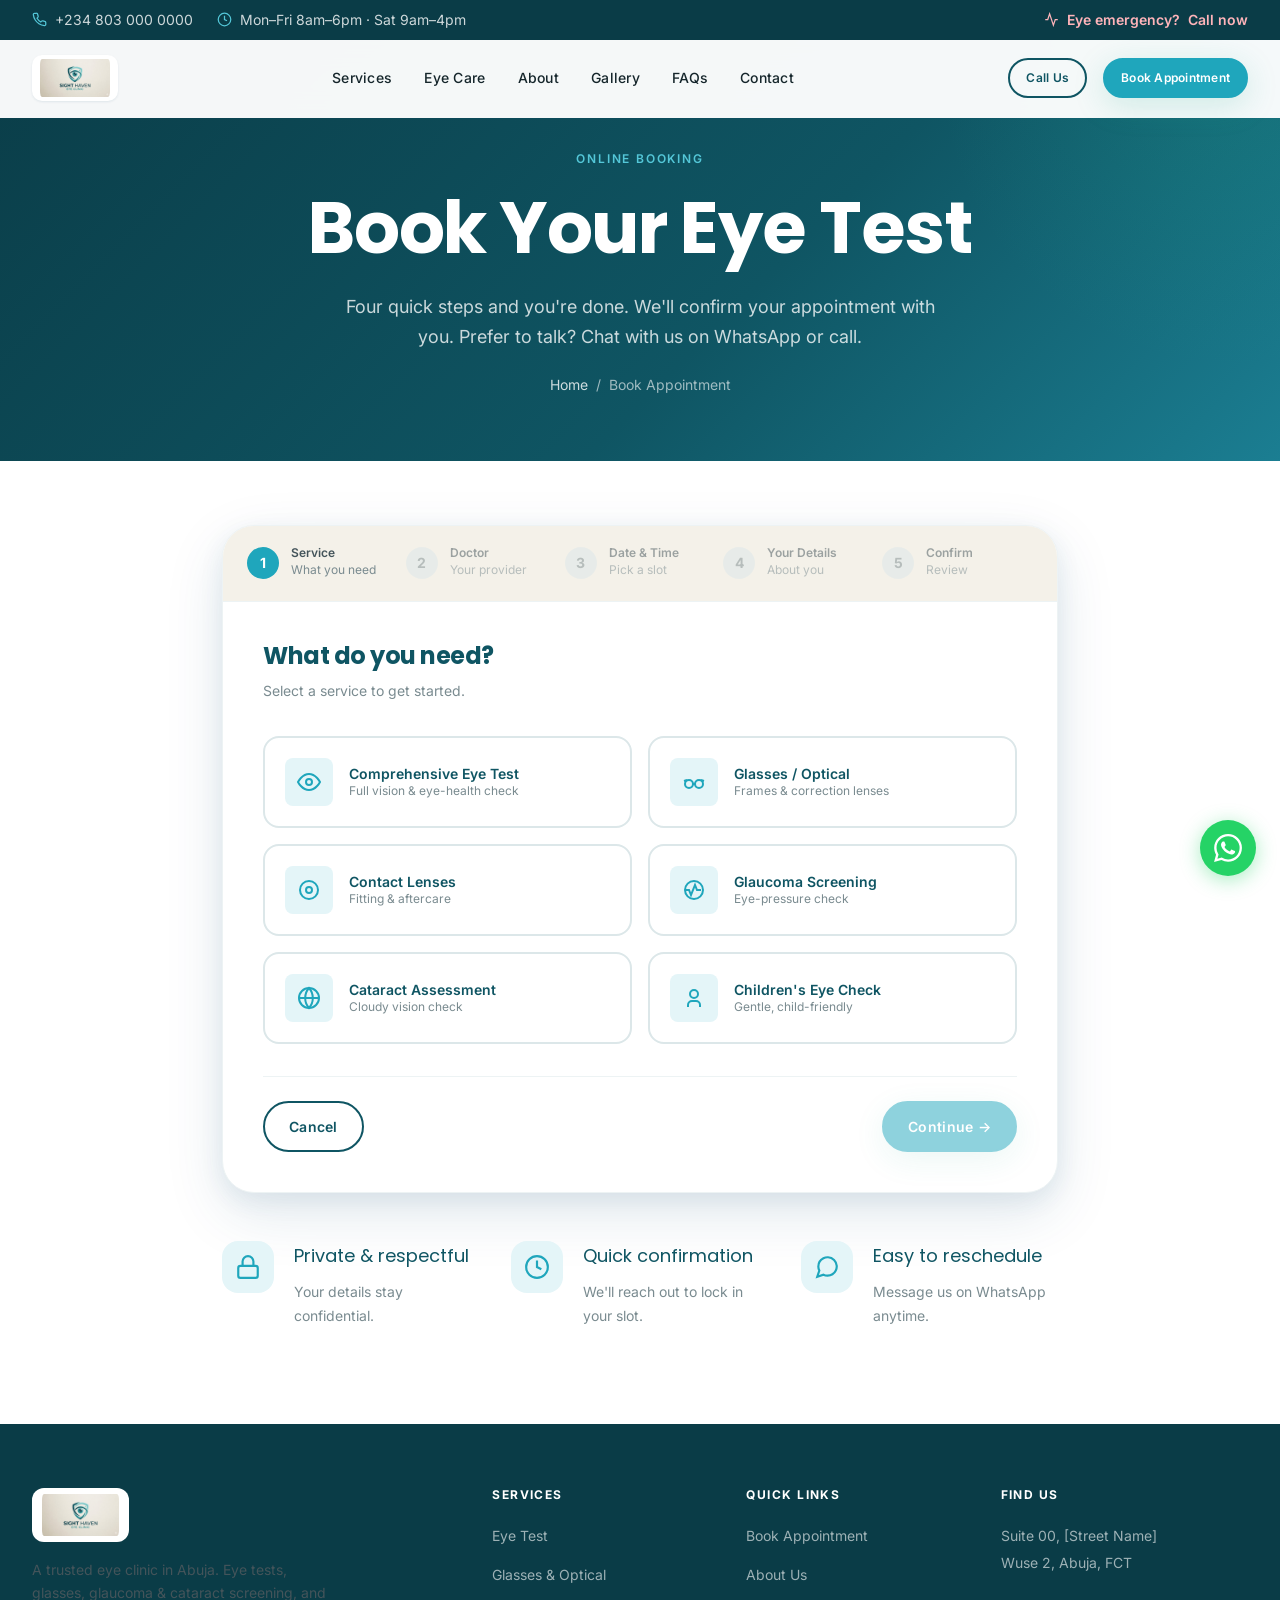
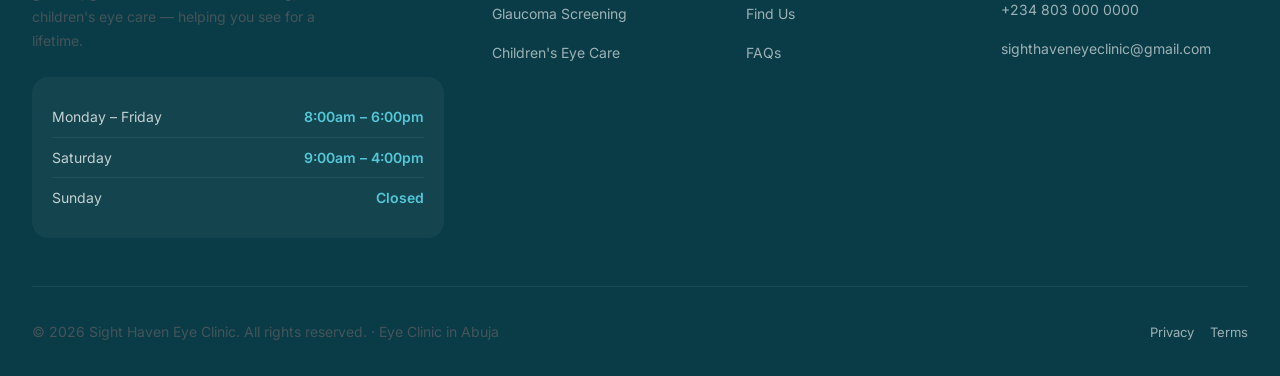
==== book-appointment.html @ 29f9929a "Sight Haven Eye Clinic — mobile-first demo website Eye clinic in Abuja: hero, services, eye-test boo" ====
<!DOCTYPE html>
<html lang="en">
<head>
  <meta charset="UTF-8" />
  <meta name="viewport" content="width=device-width, initial-scale=1.0" />
  <title>Book an Eye Test — Sight Haven Eye Clinic | Eye Clinic in Abuja</title>
  <meta name="description" content="Book your eye test, glasses fitting, contact lens or glaucoma screening at Sight Haven Eye Clinic in Abuja. Quick online booking, or chat with us on WhatsApp." />
  <meta name="robots" content="index, follow" />
  <link rel="icon" type="image/jpeg" href="assets/logo/sight-haven-logo.jpg" />
  <meta name="theme-color" content="#0F5563" />
  <link rel="preconnect" href="https://fonts.googleapis.com" />
  <link rel="preconnect" href="https://fonts.gstatic.com" crossorigin />
  <link href="https://fonts.googleapis.com/css2?family=Poppins:wght@500;600;700;800&family=Inter:wght@400;500;600&display=swap" rel="stylesheet" />
  <link rel="stylesheet" href="css/style.css" />
</head>
<body>

  <!-- TOP UTILITY BAR -->
  <div class="topbar">
    <div class="topbar__inner">
      <div class="topbar__group">
        <span class="topbar__item"><svg viewBox="0 0 24 24" fill="none" stroke-width="2"><path d="M22 16.92v3a2 2 0 01-2.18 2 19.79 19.79 0 01-8.63-3.07 19.5 19.5 0 01-6-6 19.79 19.79 0 01-3.07-8.67A2 2 0 014.11 2h3a2 2 0 012 1.72c.13.96.36 1.9.7 2.81a2 2 0 01-.45 2.11L8.09 9.91a16 16 0 006 6l1.27-1.27a2 2 0 012.11-.45c.91.34 1.85.57 2.81.7A2 2 0 0122 16.92z"/></svg><a href="tel:+2348030000000">+234 803 000 0000</a></span>
        <span class="topbar__item"><svg viewBox="0 0 24 24" fill="none" stroke-width="2"><circle cx="12" cy="12" r="10"/><path d="M12 6v6l4 2"/></svg>Mon–Fri 8am–6pm · Sat 9am–4pm</span>
      </div>
      <div class="topbar__group">
        <span class="topbar__item topbar__item--emergency"><svg viewBox="0 0 24 24" fill="none" stroke-width="2"><path d="M22 12h-4l-3 9L9 3l-3 9H2"/></svg>Eye emergency? <a href="tel:+2348030000000">Call now</a></span>
      </div>
    </div>
  </div>

  <!-- NAVIGATION -->
  <nav class="nav nav--scrolled" id="main-nav" data-transparent="false">
    <div class="nav__inner">
      <a href="index.html" class="nav__logo" aria-label="Sight Haven Eye Clinic home"><img class="nav__logo-img" src="assets/logo/sight-haven-logo.jpg" alt="Sight Haven Eye Clinic logo" /></a>
      <ul class="nav__links">
        <li><a href="index.html#services" class="nav__link">Services</a></li>
        <li><a href="index.html#eye-care" class="nav__link">Eye Care</a></li>
        <li><a href="index.html#about" class="nav__link">About</a></li>
        <li><a href="index.html#gallery" class="nav__link">Gallery</a></li>
        <li><a href="index.html#faq" class="nav__link">FAQs</a></li>
        <li><a href="index.html#contact" class="nav__link">Contact</a></li>
      </ul>
      <div class="nav__actions">
        <a href="tel:+2348030000000" class="btn btn--secondary btn--sm">Call Us</a>
        <a href="book-appointment.html" class="btn btn--primary btn--sm">Book Appointment</a>
        <button class="nav__menu-btn" id="menu-btn" aria-label="Open menu"><span></span><span></span><span></span></button>
      </div>
    </div>
  </nav>

  <!-- MOBILE NAV -->
  <div class="mobile-nav" id="mobile-nav">
    <button class="mobile-nav__close" id="mobile-nav-close" aria-label="Close menu">✕</button>
    <ul class="mobile-nav__links">
      <li><a href="index.html" class="mobile-nav__link">Home</a></li>
      <li><a href="index.html#services" class="mobile-nav__link">Services</a></li>
      <li><a href="index.html#eye-care" class="mobile-nav__link">Eye Care</a></li>
      <li><a href="index.html#about" class="mobile-nav__link">About</a></li>
      <li><a href="index.html#gallery" class="mobile-nav__link">Gallery</a></li>
      <li><a href="index.html#faq" class="mobile-nav__link">FAQs</a></li>
      <li><a href="book-appointment.html" class="mobile-nav__link mobile-nav__link--cta">Book Appointment</a></li>
    </ul>
  </div>

  <!-- PAGE HERO -->
  <header class="page-hero">
    <span class="page-hero__label">Online Booking</span>
    <h1 class="page-hero__title">Book Your Eye Test</h1>
    <p class="page-hero__subtitle">Four quick steps and you're done. We'll confirm your appointment with you. Prefer to talk? Chat with us on WhatsApp or call.</p>
    <div class="breadcrumb"><a href="index.html">Home</a> <span>/</span> <span>Book Appointment</span></div>
  </header>

  <main>
    <section class="section" style="padding-top:var(--space-16);">
      <div class="container container--narrow">

        <!-- ================= BOOKING WIDGET ================= -->
        <div class="booking">

          <!-- Stepper -->
          <div class="booking__steps">
            <div class="booking__step booking__step--active"><div class="booking__step-num">1</div><div><div class="booking__step-label">Service</div><div class="booking__step-sub">What you need</div></div></div>
            <div class="booking__step"><div class="booking__step-num">2</div><div><div class="booking__step-label">Doctor</div><div class="booking__step-sub">Your provider</div></div></div>
            <div class="booking__step"><div class="booking__step-num">3</div><div><div class="booking__step-label">Date &amp; Time</div><div class="booking__step-sub">Pick a slot</div></div></div>
            <div class="booking__step"><div class="booking__step-num">4</div><div><div class="booking__step-label">Your Details</div><div class="booking__step-sub">About you</div></div></div>
            <div class="booking__step"><div class="booking__step-num">5</div><div><div class="booking__step-label">Confirm</div><div class="booking__step-sub">Review</div></div></div>
          </div>

          <!-- Body -->
          <div class="booking__body">

            <!-- STEP 1: SERVICE -->
            <div class="booking__panel booking__panel--active">
              <h2 class="booking__panel-title">What do you need?</h2>
              <p class="booking__panel-desc">Select a service to get started.</p>
              <div class="option-grid">
                <button type="button" class="option-tile" data-group="service" data-value="Comprehensive Eye Test">
                  <span class="option-tile__icon"><svg viewBox="0 0 24 24" stroke-width="2" fill="none"><path d="M1 12s4-8 11-8 11 8 11 8-4 8-11 8-11-8-11-8z"/><circle cx="12" cy="12" r="3"/></svg></span>
                  <span><span class="option-tile__title">Comprehensive Eye Test</span><br><span class="option-tile__sub">Full vision &amp; eye-health check</span></span>
                </button>
                <button type="button" class="option-tile" data-group="service" data-value="Glasses / Optical">
                  <span class="option-tile__icon"><svg viewBox="0 0 24 24" stroke-width="2" fill="none"><circle cx="7" cy="14" r="4"/><circle cx="17" cy="14" r="4"/><path d="M11 14h2M2 11l3-1M22 11l-3-1"/></svg></span>
                  <span><span class="option-tile__title">Glasses / Optical</span><br><span class="option-tile__sub">Frames &amp; correction lenses</span></span>
                </button>
                <button type="button" class="option-tile" data-group="service" data-value="Contact Lenses">
                  <span class="option-tile__icon"><svg viewBox="0 0 24 24" stroke-width="2" fill="none"><circle cx="12" cy="12" r="9"/><circle cx="12" cy="12" r="3"/></svg></span>
                  <span><span class="option-tile__title">Contact Lenses</span><br><span class="option-tile__sub">Fitting &amp; aftercare</span></span>
                </button>
                <button type="button" class="option-tile" data-group="service" data-value="Glaucoma Screening">
                  <span class="option-tile__icon"><svg viewBox="0 0 24 24" stroke-width="2" fill="none"><path d="M3 12a9 9 0 1018 0 9 9 0 00-18 0z"/><path d="M3 12h4l2 5 4-10 2 5h4"/></svg></span>
                  <span><span class="option-tile__title">Glaucoma Screening</span><br><span class="option-tile__sub">Eye-pressure check</span></span>
                </button>
                <button type="button" class="option-tile" data-group="service" data-value="Cataract Assessment">
                  <span class="option-tile__icon"><svg viewBox="0 0 24 24" stroke-width="2" fill="none"><circle cx="12" cy="12" r="10"/><path d="M12 2a15 15 0 000 20 15 15 0 000-20z"/><path d="M2 12h20"/></svg></span>
                  <span><span class="option-tile__title">Cataract Assessment</span><br><span class="option-tile__sub">Cloudy vision check</span></span>
                </button>
                <button type="button" class="option-tile" data-group="service" data-value="Children's Eye Check">
                  <span class="option-tile__icon"><svg viewBox="0 0 24 24" stroke-width="2" fill="none"><circle cx="12" cy="8" r="4"/><path d="M6 21v-2a4 4 0 014-4h4a4 4 0 014 4v2"/></svg></span>
                  <span><span class="option-tile__title">Children's Eye Check</span><br><span class="option-tile__sub">Gentle, child-friendly</span></span>
                </button>
              </div>
              <div class="booking__nav">
                <a href="index.html" class="btn btn--secondary">Cancel</a>
                <button type="button" class="btn btn--primary" data-booking-next>Continue →</button>
              </div>
            </div>

            <!-- STEP 2: DOCTOR -->
            <div class="booking__panel">
              <h2 class="booking__panel-title">Choose your doctor</h2>
              <p class="booking__panel-desc">Pick a preferred provider, or let us match you with the next available. <span style="color:var(--color-muted);">(Edit with your real doctor names.)</span></p>
              <div class="option-grid">
                <button type="button" class="option-tile" data-group="doctor" data-value="No preference (next available)">
                  <span class="option-tile__icon"><svg viewBox="0 0 24 24" stroke-width="2" fill="none"><circle cx="12" cy="12" r="10"/><path d="M8 12l3 3 5-6"/></svg></span>
                  <span><span class="option-tile__title">No preference</span><br><span class="option-tile__sub">Next available doctor</span></span>
                </button>
                <button type="button" class="option-tile" data-group="doctor" data-value="Optometrist">
                  <span class="option-tile__icon"><svg viewBox="0 0 24 24" stroke-width="2" fill="none"><path d="M1 12s4-8 11-8 11 8 11 8-4 8-11 8-11-8-11-8z"/><circle cx="12" cy="12" r="3"/></svg></span>
                  <span><span class="option-tile__title">Optometrist</span><br><span class="option-tile__sub">Eye tests &amp; prescriptions</span></span>
                </button>
                <button type="button" class="option-tile" data-group="doctor" data-value="Ophthalmologist">
                  <span class="option-tile__icon"><svg viewBox="0 0 24 24" stroke-width="2" fill="none"><path d="M12 2l3 6 6 .9-4.5 4.3 1 6.3L12 17l-5.5 2.8 1-6.3L3 8.9 9 8z"/></svg></span>
                  <span><span class="option-tile__title">Ophthalmologist</span><br><span class="option-tile__sub">Medical &amp; surgical eye care</span></span>
                </button>
              </div>
              <div class="booking__nav">
                <button type="button" class="btn btn--secondary" data-booking-prev>← Back</button>
                <button type="button" class="btn btn--primary" data-booking-next>Continue →</button>
              </div>
            </div>

            <!-- STEP 3: DATE & TIME -->
            <div class="booking__panel">
              <h2 class="booking__panel-title">Pick a date &amp; time</h2>
              <p class="booking__panel-desc">Select an available day, then choose a time slot.</p>
              <label class="form-label">Available dates</label>
              <div class="date-scroller"><!-- dates injected by JS --></div>
              <div data-time-wrap style="display:none;">
                <label class="form-label">Available times</label>
                <div class="time-grid">
                  <button type="button" class="time-slot">8:30 AM</button>
                  <button type="button" class="time-slot">9:00 AM</button>
                  <button type="button" class="time-slot time-slot--unavailable">9:30 AM</button>
                  <button type="button" class="time-slot">10:15 AM</button>
                  <button type="button" class="time-slot">11:00 AM</button>
                  <button type="button" class="time-slot time-slot--unavailable">11:45 AM</button>
                  <button type="button" class="time-slot">12:30 PM</button>
                  <button type="button" class="time-slot">1:30 PM</button>
                  <button type="button" class="time-slot">2:15 PM</button>
                  <button type="button" class="time-slot">3:00 PM</button>
                  <button type="button" class="time-slot">4:00 PM</button>
                  <button type="button" class="time-slot">5:00 PM</button>
                </div>
              </div>
              <div class="booking__nav">
                <button type="button" class="btn btn--secondary" data-booking-prev>← Back</button>
                <button type="button" class="btn btn--primary" data-booking-next>Continue →</button>
              </div>
            </div>

            <!-- STEP 4: DETAILS -->
            <div class="booking__panel">
              <h2 class="booking__panel-title">Tell us about you</h2>
              <p class="booking__panel-desc">We'll use this to confirm your appointment and prepare for your visit.</p>
              <div class="form-row">
                <div class="form-group"><label class="form-label" for="bk-name">Full Name *</label><input type="text" id="bk-name" class="form-input" placeholder="e.g. Amaka Okeke" required /></div>
                <div class="form-group"><label class="form-label" for="bk-phone">Phone Number *</label><input type="tel" id="bk-phone" class="form-input" placeholder="e.g. 0803 000 0000" required /></div>
              </div>
              <div class="form-group"><label class="form-label" for="bk-email">Email Address *</label><input type="email" id="bk-email" class="form-input" placeholder="you@email.com" required /></div>
              <div class="form-group">
                <label class="form-label">Are you a new patient? *</label>
                <div style="display:flex;gap:24px;margin-top:8px;flex-wrap:wrap;">
                  <label class="form-check"><input type="radio" name="bk-newpatient" value="New patient" /><span class="form-check__label">New patient</span></label>
                  <label class="form-check"><input type="radio" name="bk-newpatient" value="Returning patient" /><span class="form-check__label">Returning patient</span></label>
                </div>
              </div>
              <div class="form-group"><label class="form-label" for="bk-notes">Reason for visit / HMO (optional)</label><textarea id="bk-notes" class="form-textarea" placeholder="e.g. Blurry vision, or my HMO is ..."></textarea></div>
              <div class="booking__nav">
                <button type="button" class="btn btn--secondary" data-booking-prev>← Back</button>
                <button type="button" class="btn btn--primary" data-booking-next>Review Booking →</button>
              </div>
            </div>

            <!-- STEP 5: CONFIRM -->
            <div class="booking__panel">
              <h2 class="booking__panel-title">Review &amp; confirm</h2>
              <p class="booking__panel-desc">Please check your appointment details before confirming.</p>
              <div class="booking__summary">
                <div class="booking__summary-row"><span>Service</span><span data-sum-service>—</span></div>
                <div class="booking__summary-row"><span>Doctor</span><span data-sum-doctor>—</span></div>
                <div class="booking__summary-row"><span>Date</span><span data-sum-date>—</span></div>
                <div class="booking__summary-row"><span>Time</span><span data-sum-time>—</span></div>
                <div class="booking__summary-row"><span>Name</span><span data-sum-name>—</span></div>
                <div class="booking__summary-row"><span>Phone</span><span data-sum-phone>—</span></div>
                <div class="booking__summary-row"><span>Email</span><span data-sum-email>—</span></div>
                <div class="booking__summary-row"><span>Patient type</span><span data-sum-patient>—</span></div>
              </div>
              <label class="form-check" style="margin-bottom:8px;"><input type="checkbox" checked /><span class="form-check__label">I consent to be contacted about this appointment.</span></label>
              <div class="booking__nav">
                <button type="button" class="btn btn--secondary" data-booking-prev>← Back</button>
                <button type="button" class="btn btn--primary btn--lg" data-booking-confirm>Confirm Appointment ✓</button>
              </div>
            </div>

          </div><!-- /booking__body -->

          <!-- SUCCESS STATE -->
          <div class="booking__success">
            <div class="booking__success-icon"><svg viewBox="0 0 24 24"><path d="M20 6L9 17l-5-5"/></svg></div>
            <h2 style="margin-bottom:12px;">Your request is in! 🎉</h2>
            <p style="max-width:480px;margin:0 auto 24px;color:var(--color-text-soft);">
              Thank you — we've received your booking request. Our team will reach out to confirm your slot.
              To confirm instantly, tap below to send the details to us on WhatsApp, or call
              <a href="tel:+2348030000000" style="color:var(--color-accent);font-weight:600;">+234 803 000 0000</a>.
            </p>
            <div class="booking__summary" style="max-width:480px;margin:0 auto 28px;text-align:left;">
              <div class="booking__summary-row"><span>Service</span><span data-sum-service>—</span></div>
              <div class="booking__summary-row"><span>Doctor</span><span data-sum-doctor>—</span></div>
              <div class="booking__summary-row"><span>Date</span><span data-sum-date>—</span></div>
              <div class="booking__summary-row"><span>Time</span><span data-sum-time>—</span></div>
            </div>
            <div style="display:flex;gap:12px;justify-content:center;flex-wrap:wrap;">
              <a href="#" data-whatsapp-confirm class="btn btn--primary">Confirm on WhatsApp</a>
              <a href="index.html" class="btn btn--secondary">Back to Home</a>
            </div>
          </div>

        </div><!-- /booking -->

        <!-- Reassurance -->
        <div class="grid grid-3 mt-12 reveal">
          <div class="feature"><div class="feature__icon"><svg viewBox="0 0 24 24" stroke-width="2" fill="none"><rect x="3" y="11" width="18" height="11" rx="2"/><path d="M7 11V7a5 5 0 0110 0v4"/></svg></div><div><div class="feature__title">Private &amp; respectful</div><div class="feature__desc">Your details stay confidential.</div></div></div>
          <div class="feature"><div class="feature__icon"><svg viewBox="0 0 24 24" stroke-width="2" fill="none"><circle cx="12" cy="12" r="10"/><path d="M12 6v6l4 2"/></svg></div><div><div class="feature__title">Quick confirmation</div><div class="feature__desc">We'll reach out to lock in your slot.</div></div></div>
          <div class="feature"><div class="feature__icon"><svg viewBox="0 0 24 24" stroke-width="2" fill="none"><path d="M21 11.5a8.38 8.38 0 01-.9 3.8 8.5 8.5 0 01-7.6 4.7 8.38 8.38 0 01-3.8-.9L3 21l1.9-5.7a8.38 8.38 0 01-.9-3.8 8.5 8.5 0 014.7-7.6 8.38 8.38 0 013.8-.9h.5a8.48 8.48 0 018 8v.5z"/></svg></div><div><div class="feature__title">Easy to reschedule</div><div class="feature__desc">Message us on WhatsApp anytime.</div></div></div>
        </div>

      </div>
    </section>
  </main>

  <!-- FOOTER -->
  <footer class="footer">
    <div class="container">
      <div class="footer__grid">
        <div class="footer__brand">
          <a href="index.html" class="footer__logo"><img class="footer__logo-img" src="assets/logo/sight-haven-logo.jpg" alt="Sight Haven Eye Clinic logo" /></a>
          <p class="footer__tagline">A trusted eye clinic in Abuja. Eye tests, glasses, glaucoma &amp; cataract screening, and children's eye care — helping you see for a lifetime.</p>
          <div class="footer__hours">
            <div class="footer__hours-row"><span>Monday – Friday</span><span>8:00am – 6:00pm</span></div>
            <div class="footer__hours-row"><span>Saturday</span><span>9:00am – 4:00pm</span></div>
            <div class="footer__hours-row"><span>Sunday</span><span>Closed</span></div>
          </div>
        </div>
        <div>
          <h4 class="footer__col-title">Services</h4>
          <ul class="footer__links">
            <li><a href="index.html#services" class="footer__link">Eye Test</a></li>
            <li><a href="index.html#gallery" class="footer__link">Glasses &amp; Optical</a></li>
            <li><a href="index.html#eye-care" class="footer__link">Glaucoma Screening</a></li>
            <li><a href="index.html#family" class="footer__link">Children's Eye Care</a></li>
          </ul>
        </div>
        <div>
          <h4 class="footer__col-title">Quick Links</h4>
          <ul class="footer__links">
            <li><a href="book-appointment.html" class="footer__link">Book Appointment</a></li>
            <li><a href="index.html#about" class="footer__link">About Us</a></li>
            <li><a href="index.html#location" class="footer__link">Find Us</a></li>
            <li><a href="index.html#faq" class="footer__link">FAQs</a></li>
          </ul>
        </div>
        <div>
          <h4 class="footer__col-title">Find Us</h4>
          <ul class="footer__links">
            <li><span class="footer__link" style="cursor:default;color:rgba(255,255,255,0.6);">Suite 00, [Street Name]<br>Wuse 2, Abuja, FCT</span></li>
            <li style="margin-top:8px;"><a href="tel:+2348030000000" class="footer__link">+234 803 000 0000</a></li>
            <li><a href="mailto:sighthaveneyeclinic@gmail.com" class="footer__link">sighthaveneyeclinic@gmail.com</a></li>
          </ul>
        </div>
      </div>
      <div class="footer__bottom">
        <p>© 2026 Sight Haven Eye Clinic. All rights reserved. · Eye Clinic in Abuja</p>
        <div style="display:flex;gap:16px;"><a href="#" class="footer__link" style="font-size:13px;">Privacy</a><a href="#" class="footer__link" style="font-size:13px;">Terms</a></div>
      </div>
    </div>
  </footer>

  <a href="https://wa.me/2348030000000?text=Hi%20Sight%20Haven%20Eye%20Clinic%2C%20I'd%20like%20to%20book%20an%20appointment." class="whatsapp-float" target="_blank" rel="noopener" aria-label="Chat on WhatsApp">
    <svg viewBox="0 0 24 24" xmlns="http://www.w3.org/2000/svg"><path d="M17.472 14.382c-.297-.149-1.758-.867-2.03-.967-.273-.099-.471-.148-.67.15-.197.297-.767.966-.94 1.164-.173.199-.347.223-.644.075-.297-.15-1.255-.463-2.39-1.475-.883-.788-1.48-1.761-1.653-2.059-.173-.297-.018-.458.13-.606.134-.133.298-.347.446-.52.149-.174.198-.298.298-.497.099-.198.05-.371-.025-.52-.075-.149-.669-1.612-.916-2.207-.242-.579-.487-.5-.669-.51-.173-.008-.371-.01-.57-.01-.198 0-.52.074-.792.372-.272.297-1.04 1.016-1.04 2.479 0 1.462 1.065 2.875 1.213 3.074.149.198 2.096 3.2 5.077 4.487.709.306 1.262.489 1.694.625.712.227 1.36.195 1.871.118.571-.085 1.758-.719 2.006-1.413.248-.694.248-1.289.173-1.413-.074-.124-.272-.198-.57-.347m-5.421 7.403h-.004a9.87 9.87 0 01-5.031-1.378l-.361-.214-3.741.982.998-3.648-.235-.374a9.86 9.86 0 01-1.51-5.26c.001-5.45 4.436-9.884 9.888-9.884 2.64 0 5.122 1.03 6.988 2.898a9.825 9.825 0 012.893 6.994c-.003 5.45-4.437 9.884-9.885 9.884m8.413-18.297A11.815 11.815 0 0012.05 0C5.495 0 .16 5.335.157 11.892c0 2.096.547 4.142 1.588 5.945L.057 24l6.305-1.654a11.882 11.882 0 005.683 1.448h.005c6.554 0 11.89-5.335 11.893-11.893a11.821 11.821 0 00-3.48-8.413z"/></svg>
  </a>

  <script src="js/main.js"></script>
</body>
</html>
---- css/style.css ----
/* ==========================================================================
   SIGHT HAVEN EYE CLINIC — STYLESHEET
   Design System: Clean, Clinical, Trustworthy, Calm & Modern
   Brand palette derived from the Sight Haven logo (deep teal / cyan / cream).
   To re-theme, edit the CSS variables in :root below — colours change site-wide.
   ========================================================================== */

/* --------------------------------------------------------------------------
   1. DESIGN TOKENS (CSS VARIABLES)
   -------------------------------------------------------------------------- */
:root {
  /* Primary Palette — Sight Haven deep teal & vision cyan (from logo) */
  --color-primary:       #0F5563;   /* deep teal — trust, the logo shield */
  --color-primary-dark:  #0A3C47;
  --color-primary-light: #1B7E92;
  --color-accent:        #1FA6BC;   /* vivid cyan — vision, clarity */
  --color-accent-light:  #54C7D8;
  --color-accent-subtle: #E4F5F8;

  /* Neutrals */
  --color-warm:          #F4F1E9;   /* warm brand cream (logo paper) */
  --color-cream:         #FBFAF6;
  --color-white:         #FFFFFF;
  --color-text:          #15262B;
  --color-text-soft:     #44545A;
  --color-muted:         #7A8B90;
  --color-border:        #DCE7E9;
  --color-border-light:  #EDF3F4;

  /* Functional / status colors */
  --color-emergency:     #D9534F;   /* eye emergency / urgent */
  --color-success:       #1FA98B;
  --color-info:          #1B7E92;
  --color-warning:       #E0A23B;

  /* Typography */
  --font-heading:        'Poppins', 'Segoe UI', Tahoma, sans-serif;
  --font-body:           'Inter', -apple-system, BlinkMacSystemFont, sans-serif;
  --font-label:          'Inter', sans-serif;

  /* Type Scale */
  --text-xs:   0.75rem;
  --text-sm:   0.875rem;
  --text-base: 1rem;
  --text-lg:   1.125rem;
  --text-xl:   1.25rem;
  --text-2xl:  1.5rem;
  --text-3xl:  1.875rem;
  --text-4xl:  2.25rem;
  --text-5xl:  3rem;
  --text-6xl:  3.75rem;
  --text-7xl:  4.5rem;

  /* Spacing */
  --space-1:   0.25rem;
  --space-2:   0.5rem;
  --space-3:   0.75rem;
  --space-4:   1rem;
  --space-5:   1.25rem;
  --space-6:   1.5rem;
  --space-8:   2rem;
  --space-10:  2.5rem;
  --space-12:  3rem;
  --space-16:  4rem;
  --space-20:  5rem;
  --space-24:  6rem;
  --space-32:  8rem;
  --space-40:  10rem;

  /* Border Radius */
  --radius-sm:   4px;
  --radius-md:   8px;
  --radius-lg:   16px;
  --radius-xl:   24px;
  --radius-2xl:  32px;
  --radius-full: 9999px;

  /* Shadows */
  --shadow-sm:  0 1px 3px rgba(19,75,112,0.06), 0 1px 2px rgba(19,75,112,0.04);
  --shadow-md:  0 4px 16px rgba(19,75,112,0.08), 0 2px 6px rgba(19,75,112,0.05);
  --shadow-lg:  0 10px 40px rgba(19,75,112,0.10), 0 4px 16px rgba(19,75,112,0.06);
  --shadow-xl:  0 20px 60px rgba(19,75,112,0.12), 0 8px 24px rgba(19,75,112,0.08);
  --shadow-accent: 0 8px 32px rgba(31, 169, 139, 0.18);

  /* Transitions */
  --transition-fast:   150ms ease;
  --transition-base:   250ms ease;
  --transition-slow:   400ms ease;
  --transition-smooth: 600ms cubic-bezier(0.4, 0, 0.2, 1);

  /* Layout */
  --max-width:       1280px;
  --content-width:   900px;
  --nav-height:      80px;
  --topbar-height:   38px;
  --section-padding: var(--space-24) var(--space-8);
}

/* --------------------------------------------------------------------------
   2. RESET & BASE
   -------------------------------------------------------------------------- */
*, *::before, *::after {
  box-sizing: border-box;
  margin: 0;
  padding: 0;
}

html {
  font-size: 16px;
  scroll-behavior: smooth;
  -webkit-font-smoothing: antialiased;
  -moz-osx-font-smoothing: grayscale;
  text-rendering: optimizeLegibility;
}

body {
  font-family: var(--font-body);
  font-size: var(--text-base);
  color: var(--color-text);
  background-color: var(--color-white);
  line-height: 1.7;
  overflow-x: hidden;
}

img {
  max-width: 100%;
  height: auto;
  display: block;
}

a {
  color: inherit;
  text-decoration: none;
}

ul, ol { list-style: none; }

button {
  font-family: inherit;
  cursor: pointer;
  border: none;
  background: none;
}

input, textarea, select {
  font-family: inherit;
  font-size: inherit;
}

/* --------------------------------------------------------------------------
   3. TYPOGRAPHY
   -------------------------------------------------------------------------- */
h1, h2, h3, h4, h5, h6 {
  font-family: var(--font-heading);
  font-weight: 700;
  line-height: 1.2;
  color: var(--color-primary);
  letter-spacing: -0.02em;
}

h1 { font-size: clamp(var(--text-4xl), 6vw, var(--text-7xl)); }
h2 { font-size: clamp(var(--text-3xl), 4vw, var(--text-5xl)); }
h3 { font-size: clamp(var(--text-2xl), 3vw, var(--text-3xl)); }
h4 { font-size: var(--text-xl); }
h5 { font-size: var(--text-lg); }
h6 { font-size: var(--text-base); }

p {
  color: var(--color-text-soft);
  line-height: 1.8;
}

.text-lead {
  font-size: var(--text-xl);
  color: var(--color-text-soft);
  line-height: 1.7;
  font-weight: 400;
}

.text-label {
  font-family: var(--font-label);
  font-size: var(--text-xs);
  font-weight: 600;
  letter-spacing: 0.12em;
  text-transform: uppercase;
  color: var(--color-accent);
}

blockquote {
  font-family: var(--font-heading);
  font-size: var(--text-2xl);
  color: var(--color-primary);
  line-height: 1.5;
  border-left: 3px solid var(--color-accent);
  padding-left: var(--space-6);
}

/* --------------------------------------------------------------------------
   4. LAYOUT UTILITIES
   -------------------------------------------------------------------------- */
.container {
  width: 100%;
  max-width: var(--max-width);
  margin-left: auto;
  margin-right: auto;
  padding-left: var(--space-8);
  padding-right: var(--space-8);
}

.container--narrow { max-width: var(--content-width); }
.container--wide   { max-width: 1440px; }

.section      { padding: var(--space-24) 0; }
.section--lg  { padding: var(--space-32) 0; }
.section--sm  { padding: var(--space-16) 0; }
.section--warm  { background-color: var(--color-warm); }
.section--cream { background-color: var(--color-cream); }
.section--dark  { background-color: var(--color-primary); color: var(--color-white); }

.section--dark h1, .section--dark h2,
.section--dark h3, .section--dark h4 { color: var(--color-white); }
.section--dark p { color: rgba(255,255,255,0.75); }

.grid { display: grid; gap: var(--space-8); }
.grid-2 { grid-template-columns: repeat(2, 1fr); }
.grid-3 { grid-template-columns: repeat(3, 1fr); }
.grid-4 { grid-template-columns: repeat(4, 1fr); }

.flex { display: flex; }
.flex-center  { display: flex; align-items: center; justify-content: center; }
.flex-between { display: flex; align-items: center; justify-content: space-between; }
.flex-col { display: flex; flex-direction: column; }

.text-center { text-align: center; }
.text-left   { text-align: left; }
.text-right  { text-align: right; }

.gap-2 { gap: var(--space-2); }
.gap-4 { gap: var(--space-4); }
.gap-6 { gap: var(--space-6); }
.gap-8 { gap: var(--space-8); }

/* --------------------------------------------------------------------------
   5. NAVIGATION
   -------------------------------------------------------------------------- */
.nav {
  position: fixed;
  top: var(--topbar-height); left: 0; right: 0;
  z-index: 1000;
  height: var(--nav-height);
  display: flex;
  align-items: center;
  transition: background var(--transition-slow), box-shadow var(--transition-slow);
}

.nav--transparent { background: transparent; }

.nav--scrolled {
  background: rgba(255, 255, 255, 0.96);
  backdrop-filter: blur(12px);
  -webkit-backdrop-filter: blur(12px);
  box-shadow: 0 1px 0 rgba(19,75,112,0.08);
}

.nav__inner {
  width: 100%;
  max-width: var(--max-width);
  margin: 0 auto;
  padding: 0 var(--space-8);
  display: flex;
  align-items: center;
  justify-content: space-between;
}

.nav__logo { display: flex; align-items: center; gap: var(--space-3); }

.nav__logo-mark {
  width: 42px;
  height: 42px;
  background: var(--color-accent);
  border-radius: var(--radius-md);
  display: flex;
  align-items: center;
  justify-content: center;
  color: white;
  font-size: var(--text-xl);
  font-weight: 700;
  box-shadow: var(--shadow-accent);
}

.nav__logo-text {
  font-family: var(--font-heading);
  font-size: var(--text-xl);
  font-weight: 700;
  color: var(--color-primary);
  line-height: 1.1;
}

.nav__logo-sub {
  font-family: var(--font-body);
  font-size: var(--text-xs);
  color: var(--color-muted);
  font-weight: 500;
  letter-spacing: 0.08em;
  text-transform: uppercase;
}

.nav--transparent .nav__logo-text,
.nav--transparent .nav__logo-sub { color: white; }

.nav__links { display: flex; align-items: center; gap: var(--space-8); }

.nav__link {
  font-size: var(--text-sm);
  font-weight: 500;
  color: var(--color-text);
  letter-spacing: 0.02em;
  transition: color var(--transition-fast);
  position: relative;
}

.nav--transparent .nav__link { color: rgba(255,255,255,0.88); }

.nav__link:hover,
.nav__link--active { color: var(--color-accent); }

.nav--transparent .nav__link:hover { color: white; }

.nav__actions { display: flex; align-items: center; gap: var(--space-4); }

.nav__menu-btn {
  display: none;
  flex-direction: column;
  gap: 5px;
  padding: var(--space-2);
}

.nav__menu-btn span {
  display: block;
  width: 24px;
  height: 2px;
  background: var(--color-primary);
  transition: transform var(--transition-base), opacity var(--transition-fast);
  border-radius: 2px;
}

.nav--transparent .nav__menu-btn span { background: white; }

/* Mobile Nav Overlay */
.mobile-nav {
  position: fixed;
  inset: 0;
  z-index: 999;
  background: var(--color-primary);
  display: flex;
  flex-direction: column;
  align-items: center;
  justify-content: center;
  opacity: 0;
  pointer-events: none;
  transition: opacity var(--transition-smooth);
}

.mobile-nav--open { opacity: 1; pointer-events: all; }

.mobile-nav__close {
  position: absolute;
  top: var(--space-6);
  right: var(--space-8);
  color: white;
  font-size: var(--text-2xl);
}

.mobile-nav__links {
  display: flex;
  flex-direction: column;
  align-items: center;
  gap: var(--space-6);
  text-align: center;
}

.mobile-nav__link {
  font-family: var(--font-heading);
  font-size: var(--text-3xl);
  color: rgba(255,255,255,0.85);
  font-weight: 700;
  transition: color var(--transition-fast);
}

.mobile-nav__link:hover { color: var(--color-accent-light); }
.mobile-nav__link--cta { color: var(--color-accent-light); }

/* --------------------------------------------------------------------------
   6. TOP UTILITY BAR (above nav — phone / hours / emergency)
   -------------------------------------------------------------------------- */
.topbar {
  position: fixed;
  top: 0; left: 0; right: 0;
  z-index: 1001;
  background: var(--color-primary-dark);
  color: rgba(255,255,255,0.85);
  font-size: var(--text-sm);
}

.topbar__inner {
  max-width: var(--max-width);
  margin: 0 auto;
  padding: var(--space-2) var(--space-8);
  display: flex;
  align-items: center;
  justify-content: space-between;
  flex-wrap: wrap;
  gap: var(--space-4);
}

.topbar__group { display: flex; align-items: center; gap: var(--space-6); flex-wrap: wrap; }

.topbar__item {
  display: flex;
  align-items: center;
  gap: var(--space-2);
  color: rgba(255,255,255,0.8);
}

.topbar__item svg { width: 15px; height: 15px; stroke: var(--color-accent-light); }

.topbar__item--emergency { color: #FFB4BA; font-weight: 600; }
.topbar__item--emergency svg { stroke: #FFB4BA; }

/* --------------------------------------------------------------------------
   7. BUTTONS & CTAs
   -------------------------------------------------------------------------- */
.btn {
  display: inline-flex;
  align-items: center;
  justify-content: center;
  gap: var(--space-2);
  font-family: var(--font-body);
  font-size: var(--text-sm);
  font-weight: 600;
  letter-spacing: 0.02em;
  padding: var(--space-3) var(--space-6);
  border-radius: var(--radius-full);
  transition: all var(--transition-base);
  cursor: pointer;
  border: 2px solid transparent;
  white-space: nowrap;
}

.btn--primary {
  background: var(--color-accent);
  color: white;
  border-color: var(--color-accent);
  box-shadow: var(--shadow-accent);
}
.btn--primary:hover {
  background: var(--color-accent-light);
  border-color: var(--color-accent-light);
  transform: translateY(-1px);
  box-shadow: 0 12px 40px rgba(31, 169, 139, 0.28);
}

.btn--secondary {
  background: transparent;
  color: var(--color-primary);
  border-color: var(--color-primary);
}
.btn--secondary:hover {
  background: var(--color-primary);
  color: white;
  transform: translateY(-1px);
}

.btn--ghost {
  background: transparent;
  color: white;
  border-color: rgba(255,255,255,0.5);
}
.btn--ghost:hover { background: rgba(255,255,255,0.12); border-color: white; }

.btn--white {
  background: white;
  color: var(--color-primary);
  border-color: white;
}
.btn--white:hover { background: var(--color-warm); transform: translateY(-1px); }

.btn--emergency {
  background: var(--color-emergency);
  color: white;
  border-color: var(--color-emergency);
}
.btn--emergency:hover { background: #c23a44; border-color: #c23a44; }

.btn--lg { font-size: var(--text-base); padding: var(--space-4) var(--space-8); }
.btn--sm { font-size: var(--text-xs); padding: var(--space-2) var(--space-4); }
.btn--full { width: 100%; }

.btn svg { width: 18px; height: 18px; flex-shrink: 0; }

/* Floating WhatsApp button */
.whatsapp-float {
  position: fixed;
  bottom: var(--space-6);
  right: var(--space-6);
  z-index: 900;
  width: 56px;
  height: 56px;
  background: #25D366;
  border-radius: var(--radius-full);
  display: flex;
  align-items: center;
  justify-content: center;
  box-shadow: 0 4px 20px rgba(37, 211, 102, 0.4);
  transition: transform var(--transition-base), box-shadow var(--transition-base);
}
.whatsapp-float:hover { transform: scale(1.1); box-shadow: 0 8px 32px rgba(37, 211, 102, 0.5); }
.whatsapp-float svg { width: 28px; height: 28px; fill: white; }

/* --------------------------------------------------------------------------
   8. HERO SECTIONS
   -------------------------------------------------------------------------- */
.hero {
  position: relative;
  min-height: 100vh;
  display: flex;
  align-items: center;
  overflow: hidden;
}

.hero__bg {
  position: absolute;
  inset: 0;
  background-size: cover;
  background-position: center;
  background-repeat: no-repeat;
}

.hero__bg::after {
  content: '';
  position: absolute;
  inset: 0;
  background: linear-gradient(
    115deg,
    rgba(12, 52, 80, 0.92) 0%,
    rgba(19, 75, 112, 0.72) 45%,
    rgba(31, 169, 139, 0.30) 100%
  );
}

.hero__bg--gradient {
  background: linear-gradient(135deg, var(--color-primary-dark) 0%, var(--color-primary) 55%, var(--color-primary-light) 100%);
}
.hero__bg--gradient::after { background: none; }

.hero__content {
  position: relative;
  z-index: 2;
  width: 100%;
  max-width: var(--max-width);
  margin: 0 auto;
  padding: calc(var(--nav-height) + var(--space-16)) var(--space-8) var(--space-20);
}

.hero__label {
  display: inline-flex;
  align-items: center;
  gap: var(--space-2);
  background: rgba(31,169,139,0.18);
  border: 1px solid rgba(67,201,168,0.4);
  border-radius: var(--radius-full);
  padding: var(--space-2) var(--space-4);
  font-family: var(--font-label);
  font-size: var(--text-xs);
  font-weight: 600;
  letter-spacing: 0.1em;
  text-transform: uppercase;
  color: var(--color-accent-light);
  margin-bottom: var(--space-5);
}

.hero__title {
  font-family: var(--font-heading);
  font-size: clamp(var(--text-4xl), 6vw, var(--text-7xl));
  font-weight: 700;
  color: white;
  line-height: 1.1;
  letter-spacing: -0.03em;
  margin-bottom: var(--space-6);
  max-width: 820px;
}

.hero__title span { color: var(--color-accent-light); display: block; }

.hero__subtitle {
  font-size: var(--text-lg);
  color: rgba(255,255,255,0.82);
  line-height: 1.7;
  margin-bottom: var(--space-10);
  max-width: 560px;
}

.hero__actions { display: flex; flex-wrap: wrap; gap: var(--space-4); align-items: center; }

.hero__trust {
  display: flex;
  flex-wrap: wrap;
  gap: var(--space-6);
  margin-top: var(--space-10);
}

.hero__trust-item {
  display: flex;
  align-items: center;
  gap: var(--space-2);
  color: rgba(255,255,255,0.85);
  font-size: var(--text-sm);
}

.hero__trust-item svg { width: 20px; height: 20px; stroke: var(--color-accent-light); flex-shrink: 0; }

.hero__scroll {
  position: absolute;
  bottom: var(--space-8);
  left: 50%;
  transform: translateX(-50%);
  z-index: 2;
  display: flex;
  flex-direction: column;
  align-items: center;
  gap: var(--space-2);
  color: rgba(255,255,255,0.5);
  font-size: var(--text-xs);
  letter-spacing: 0.1em;
  text-transform: uppercase;
  animation: scrollBounce 2s ease-in-out infinite;
}

.hero__scroll-line {
  width: 1px;
  height: 48px;
  background: linear-gradient(to bottom, rgba(255,255,255,0.5), transparent);
}

@keyframes scrollBounce {
  0%, 100% { transform: translateX(-50%) translateY(0); }
  50% { transform: translateX(-50%) translateY(6px); }
}

/* Info bar at bottom of hero (hours / location / phone) */
.info-bar {
  background: rgba(255,255,255,0.08);
  backdrop-filter: blur(8px);
  border-top: 1px solid rgba(255,255,255,0.12);
  padding: var(--space-4) var(--space-8);
  position: relative;
  z-index: 2;
}

.info-bar__inner {
  max-width: var(--max-width);
  margin: 0 auto;
  display: flex;
  flex-wrap: wrap;
  align-items: center;
  justify-content: center;
  gap: var(--space-8);
}

.info-bar__item {
  display: flex;
  align-items: center;
  gap: var(--space-3);
  color: rgba(255,255,255,0.88);
  font-size: var(--text-sm);
}

.info-bar__dot {
  width: 6px;
  height: 6px;
  border-radius: var(--radius-full);
  background: var(--color-accent-light);
  flex-shrink: 0;
}

/* Page hero (inner pages) */
.page-hero {
  padding: calc(var(--nav-height) + var(--space-16)) var(--space-8) var(--space-16);
  background: linear-gradient(135deg, var(--color-primary-dark) 0%, var(--color-primary) 60%, var(--color-primary-light) 100%);
  text-align: center;
  position: relative;
  overflow: hidden;
}

.page-hero::before {
  content: '';
  position: absolute;
  top: -50%; right: -20%;
  width: 600px; height: 600px;
  background: radial-gradient(circle, rgba(31,169,139,0.18) 0%, transparent 70%);
  pointer-events: none;
}

.page-hero__label {
  display: inline-block;
  font-family: var(--font-label);
  font-size: var(--text-xs);
  font-weight: 600;
  letter-spacing: 0.15em;
  text-transform: uppercase;
  color: var(--color-accent-light);
  margin-bottom: var(--space-4);
}

.page-hero__title { color: white; margin-bottom: var(--space-5); }

.page-hero__subtitle {
  color: rgba(255,255,255,0.78);
  font-size: var(--text-lg);
  max-width: 620px;
  margin: 0 auto;
  line-height: 1.7;
}

/* Breadcrumb */
.breadcrumb {
  display: flex;
  align-items: center;
  justify-content: center;
  gap: var(--space-2);
  margin-top: var(--space-5);
  font-size: var(--text-sm);
  color: rgba(255,255,255,0.6);
}
.breadcrumb a { color: rgba(255,255,255,0.8); }
.breadcrumb a:hover { color: var(--color-accent-light); }

/* --------------------------------------------------------------------------
   9. SECTION HEADERS
   -------------------------------------------------------------------------- */
.section-header { margin-bottom: var(--space-12); }

.section-header--center {
  text-align: center;
  max-width: 680px;
  margin-left: auto;
  margin-right: auto;
}

.section-header__label {
  display: block;
  font-family: var(--font-label);
  font-size: var(--text-xs);
  font-weight: 600;
  letter-spacing: 0.15em;
  text-transform: uppercase;
  color: var(--color-accent);
  margin-bottom: var(--space-4);
}

.section-header__title { margin-bottom: var(--space-5); }

.section-header__desc {
  font-size: var(--text-lg);
  color: var(--color-muted);
  line-height: 1.7;
}

/* --------------------------------------------------------------------------
   10. CARDS
   -------------------------------------------------------------------------- */
.card {
  background: white;
  border-radius: var(--radius-xl);
  overflow: hidden;
  transition: transform var(--transition-base), box-shadow var(--transition-base);
  border: 1px solid var(--color-border-light);
}
.card:hover { transform: translateY(-4px); box-shadow: var(--shadow-lg); }

.card__image {
  width: 100%;
  aspect-ratio: 16/9;
  object-fit: cover;
  background: var(--color-warm);
}

.card__body { padding: var(--space-6); }

.card__label {
  font-family: var(--font-label);
  font-size: var(--text-xs);
  font-weight: 600;
  letter-spacing: 0.1em;
  text-transform: uppercase;
  color: var(--color-accent);
  margin-bottom: var(--space-2);
  display: block;
}

.card__title {
  font-size: var(--text-xl);
  font-family: var(--font-heading);
  font-weight: 700;
  color: var(--color-primary);
  margin-bottom: var(--space-3);
  line-height: 1.3;
}

.card__text {
  font-size: var(--text-sm);
  color: var(--color-muted);
  line-height: 1.7;
  margin-bottom: var(--space-5);
}

.card__meta {
  font-size: var(--text-xs);
  color: var(--color-muted);
  display: flex;
  align-items: center;
  gap: var(--space-4);
}

/* Service Card */
.service-card {
  background: white;
  border-radius: var(--radius-xl);
  padding: var(--space-8);
  border: 1px solid var(--color-border-light);
  transition: all var(--transition-base);
  position: relative;
  overflow: hidden;
}

.service-card::before {
  content: '';
  position: absolute;
  top: 0; left: 0; right: 0;
  height: 3px;
  background: var(--color-accent);
  transform: scaleX(0);
  transform-origin: left;
  transition: transform var(--transition-smooth);
}
.service-card:hover::before { transform: scaleX(1); }
.service-card:hover { transform: translateY(-4px); box-shadow: var(--shadow-lg); }

.service-card__icon {
  width: 60px;
  height: 60px;
  border-radius: var(--radius-lg);
  background: var(--color-accent-subtle);
  display: flex;
  align-items: center;
  justify-content: center;
  margin-bottom: var(--space-5);
}
.service-card__icon svg { width: 30px; height: 30px; stroke: var(--color-accent); fill: none; }

.service-card__title {
  font-family: var(--font-heading);
  font-size: var(--text-xl);
  color: var(--color-primary);
  margin-bottom: var(--space-3);
}

.service-card__desc {
  font-size: var(--text-sm);
  color: var(--color-muted);
  line-height: 1.7;
  margin-bottom: var(--space-4);
}

.service-card__link {
  font-size: var(--text-sm);
  font-weight: 600;
  color: var(--color-accent);
  display: inline-flex;
  align-items: center;
  gap: var(--space-2);
  transition: gap var(--transition-base);
}
.service-card__link:hover { gap: var(--space-3); }
.service-card__link svg { width: 16px; height: 16px; stroke: currentColor; fill: none; }

/* Doctor Card */
.doctor-card {
  background: white;
  border-radius: var(--radius-xl);
  overflow: hidden;
  border: 1px solid var(--color-border-light);
  transition: transform var(--transition-base), box-shadow var(--transition-base);
  display: flex;
  flex-direction: column;
  height: 100%;
}
.doctor-card:hover { transform: translateY(-4px); box-shadow: var(--shadow-lg); }

.doctor-card__photo-wrap {
  position: relative;
  aspect-ratio: 4/5;
  overflow: hidden;
  flex-shrink: 0;
  background: linear-gradient(135deg, var(--color-warm), var(--color-accent-subtle));
}
.doctor-card__photo {
  width: 100%; height: 100%;
  object-fit: cover;
  transition: transform var(--transition-smooth);
}
.doctor-card:hover .doctor-card__photo { transform: scale(1.04); }

.doctor-card__badge {
  position: absolute;
  top: var(--space-4);
  left: var(--space-4);
  background: rgba(255,255,255,0.92);
  backdrop-filter: blur(4px);
  color: var(--color-accent);
  font-size: var(--text-xs);
  font-weight: 600;
  padding: var(--space-1) var(--space-3);
  border-radius: var(--radius-full);
}

.doctor-card__body {
  padding: var(--space-6);
  display: flex;
  flex-direction: column;
  flex: 1;
}

/* Pin the Book button to the bottom so cards align regardless of name length */
.doctor-card__body .btn { margin-top: auto; }

.doctor-card__name {
  font-family: var(--font-heading);
  font-size: var(--text-xl);
  color: var(--color-primary);
  margin-bottom: var(--space-1);
}

.doctor-card__specialty {
  font-size: var(--text-sm);
  color: var(--color-accent);
  font-weight: 600;
  margin-bottom: var(--space-3);
}

.doctor-card__meta {
  font-size: var(--text-sm);
  color: var(--color-muted);
  display: flex;
  flex-direction: column;
  gap: var(--space-2);
  margin-bottom: var(--space-5);
}
.doctor-card__meta span { display: flex; align-items: center; gap: var(--space-2); }
.doctor-card__meta svg { width: 15px; height: 15px; stroke: var(--color-muted); fill: none; flex-shrink: 0; }

/* Stat Card */
.stat-card { text-align: center; padding: var(--space-8); }
.stat-card__number {
  font-family: var(--font-heading);
  font-size: var(--text-6xl);
  font-weight: 700;
  color: var(--color-accent);
  line-height: 1;
  margin-bottom: var(--space-2);
}
.stat-card__label { font-size: var(--text-base); color: var(--color-text-soft); font-weight: 500; }

/* Feature (why choose us) */
.feature {
  display: flex;
  gap: var(--space-5);
  align-items: flex-start;
}
.feature__icon {
  flex-shrink: 0;
  width: 52px;
  height: 52px;
  border-radius: var(--radius-lg);
  background: var(--color-accent-subtle);
  display: flex;
  align-items: center;
  justify-content: center;
}
.feature__icon svg { width: 26px; height: 26px; stroke: var(--color-accent); fill: none; }
.feature__title {
  font-family: var(--font-heading);
  font-size: var(--text-lg);
  color: var(--color-primary);
  margin-bottom: var(--space-2);
}
.feature__desc { font-size: var(--text-sm); color: var(--color-muted); line-height: 1.7; }

/* Article / Health Tip Card */
.article-card {
  background: white;
  border-radius: var(--radius-xl);
  overflow: hidden;
  border: 1px solid var(--color-border-light);
  transition: transform var(--transition-base), box-shadow var(--transition-base);
}
.article-card:hover { transform: translateY(-4px); box-shadow: var(--shadow-lg); }
.article-card__thumb { position: relative; aspect-ratio: 16/9; overflow: hidden; background: var(--color-warm); }
.article-card__thumb img { width: 100%; height: 100%; object-fit: cover; transition: transform var(--transition-smooth); }
.article-card:hover .article-card__thumb img { transform: scale(1.05); }
.article-card__tag {
  position: absolute;
  top: var(--space-4);
  left: var(--space-4);
  background: var(--color-accent);
  color: white;
  font-size: var(--text-xs);
  font-weight: 600;
  padding: var(--space-1) var(--space-3);
  border-radius: var(--radius-full);
}
.article-card__body { padding: var(--space-6); }
.article-card__meta {
  font-size: var(--text-xs);
  color: var(--color-muted);
  margin-bottom: var(--space-2);
  display: flex;
  gap: var(--space-3);
}
.article-card__title {
  font-family: var(--font-heading);
  font-size: var(--text-lg);
  color: var(--color-primary);
  margin-bottom: var(--space-2);
  line-height: 1.35;
}
.article-card__excerpt { font-size: var(--text-sm); color: var(--color-muted); line-height: 1.7; }

/* --------------------------------------------------------------------------
   11. FORMS
   -------------------------------------------------------------------------- */
.form-group { margin-bottom: var(--space-5); }

.form-label {
  display: block;
  font-size: var(--text-sm);
  font-weight: 600;
  color: var(--color-text);
  margin-bottom: var(--space-2);
}

.form-hint { font-size: var(--text-xs); color: var(--color-muted); margin-top: var(--space-1); }

.form-input, .form-select, .form-textarea {
  width: 100%;
  padding: var(--space-3) var(--space-4);
  border: 1.5px solid var(--color-border);
  border-radius: var(--radius-md);
  font-size: var(--text-base);
  color: var(--color-text);
  background: white;
  transition: border-color var(--transition-fast), box-shadow var(--transition-fast);
  outline: none;
  appearance: none;
}

.form-input:focus, .form-select:focus, .form-textarea:focus {
  border-color: var(--color-accent);
  box-shadow: 0 0 0 3px rgba(31, 169, 139, 0.12);
}

.form-input::placeholder, .form-textarea::placeholder { color: var(--color-muted); }

.form-textarea { resize: vertical; min-height: 140px; line-height: 1.7; }

.form-select {
  background-image: url("data:image/svg+xml,%3Csvg xmlns='http://www.w3.org/2000/svg' width='16' height='16' viewBox='0 0 24 24' fill='none' stroke='%237A8893' stroke-width='2'%3E%3Cpath d='M6 9l6 6 6-6'/%3E%3C/svg%3E");
  background-repeat: no-repeat;
  background-position: right var(--space-3) center;
  padding-right: var(--space-10);
}

.form-row { display: grid; grid-template-columns: 1fr 1fr; gap: var(--space-4); }

.form-check { display: flex; align-items: flex-start; gap: var(--space-3); cursor: pointer; }
.form-check input[type="checkbox"], .form-check input[type="radio"] {
  width: 18px; height: 18px;
  flex-shrink: 0;
  margin-top: 2px;
  accent-color: var(--color-accent);
}
.form-check__label { font-size: var(--text-sm); color: var(--color-text-soft); line-height: 1.5; }

.form-card {
  background: white;
  border-radius: var(--radius-2xl);
  padding: var(--space-10);
  box-shadow: var(--shadow-lg);
  border: 1px solid var(--color-border-light);
}

/* --------------------------------------------------------------------------
   12. APPOINTMENT BOOKING — SIGNATURE FEATURE
   -------------------------------------------------------------------------- */
.booking {
  background: white;
  border-radius: var(--radius-2xl);
  box-shadow: var(--shadow-xl);
  border: 1px solid var(--color-border-light);
  overflow: hidden;
}

/* Progress stepper */
.booking__steps {
  display: flex;
  background: var(--color-warm);
  border-bottom: 1px solid var(--color-border-light);
  padding: var(--space-5) var(--space-6);
  gap: var(--space-2);
  overflow-x: auto;
}

.booking__step {
  display: flex;
  align-items: center;
  gap: var(--space-3);
  flex: 1;
  min-width: 130px;
  opacity: 0.5;
  transition: opacity var(--transition-base);
}
.booking__step--active { opacity: 1; }
.booking__step--done { opacity: 1; }

.booking__step-num {
  width: 32px;
  height: 32px;
  border-radius: var(--radius-full);
  background: var(--color-border);
  color: var(--color-muted);
  display: flex;
  align-items: center;
  justify-content: center;
  font-size: var(--text-sm);
  font-weight: 700;
  flex-shrink: 0;
  transition: all var(--transition-base);
}
.booking__step--active .booking__step-num { background: var(--color-accent); color: white; }
.booking__step--done .booking__step-num { background: var(--color-primary); color: white; }

.booking__step-label { font-size: var(--text-xs); font-weight: 600; color: var(--color-text-soft); line-height: 1.2; }
.booking__step-sub  { font-size: var(--text-xs); color: var(--color-muted); }

/* Panels */
.booking__body { padding: var(--space-10); }

.booking__panel { display: none; animation: fadeIn 0.4s ease; }
.booking__panel--active { display: block; }

.booking__panel-title {
  font-family: var(--font-heading);
  font-size: var(--text-2xl);
  color: var(--color-primary);
  margin-bottom: var(--space-2);
}
.booking__panel-desc { font-size: var(--text-sm); color: var(--color-muted); margin-bottom: var(--space-8); }

/* Selectable option tiles (service / doctor) */
.option-grid {
  display: grid;
  grid-template-columns: repeat(2, 1fr);
  gap: var(--space-4);
}

.option-tile {
  display: flex;
  align-items: center;
  gap: var(--space-4);
  padding: var(--space-5);
  border: 2px solid var(--color-border);
  border-radius: var(--radius-lg);
  cursor: pointer;
  transition: all var(--transition-fast);
  background: white;
  text-align: left;
}
.option-tile:hover { border-color: var(--color-accent-light); background: var(--color-accent-subtle); }
.option-tile--selected { border-color: var(--color-accent); background: var(--color-accent-subtle); }

.option-tile__icon {
  width: 48px; height: 48px;
  border-radius: var(--radius-md);
  background: var(--color-accent-subtle);
  display: flex; align-items: center; justify-content: center;
  flex-shrink: 0;
}
.option-tile--selected .option-tile__icon { background: white; }
.option-tile__icon svg { width: 24px; height: 24px; stroke: var(--color-accent); fill: none; }

.option-tile__avatar {
  width: 48px; height: 48px;
  border-radius: var(--radius-full);
  object-fit: cover;
  flex-shrink: 0;
  background: var(--color-warm);
}

.option-tile__title { font-size: var(--text-sm); font-weight: 600; color: var(--color-primary); }
.option-tile__sub   { font-size: var(--text-xs); color: var(--color-muted); }

/* Date & time selection */
.date-scroller {
  display: flex;
  gap: var(--space-3);
  overflow-x: auto;
  padding-bottom: var(--space-3);
  margin-bottom: var(--space-8);
}
.date-pill {
  flex-shrink: 0;
  width: 80px;
  padding: var(--space-4) var(--space-2);
  border: 2px solid var(--color-border);
  border-radius: var(--radius-lg);
  text-align: center;
  cursor: pointer;
  transition: all var(--transition-fast);
  background: white;
}
.date-pill:hover { border-color: var(--color-accent-light); }
.date-pill--selected { border-color: var(--color-accent); background: var(--color-accent-subtle); }
.date-pill__dow { font-size: var(--text-xs); color: var(--color-muted); text-transform: uppercase; letter-spacing: 0.05em; }
.date-pill__day { font-family: var(--font-heading); font-size: var(--text-2xl); color: var(--color-primary); font-weight: 700; line-height: 1.1; }
.date-pill__mon { font-size: var(--text-xs); color: var(--color-muted); }

.time-grid {
  display: grid;
  grid-template-columns: repeat(auto-fill, minmax(110px, 1fr));
  gap: var(--space-3);
}
.time-slot {
  padding: var(--space-3);
  border: 2px solid var(--color-border);
  border-radius: var(--radius-md);
  text-align: center;
  cursor: pointer;
  font-size: var(--text-sm);
  font-weight: 600;
  color: var(--color-text-soft);
  transition: all var(--transition-fast);
  background: white;
}
.time-slot:hover { border-color: var(--color-accent-light); color: var(--color-primary); }
.time-slot--selected { border-color: var(--color-accent); background: var(--color-accent); color: white; }
.time-slot--unavailable { opacity: 0.4; cursor: not-allowed; text-decoration: line-through; }

/* Summary / confirm */
.booking__summary {
  background: var(--color-warm);
  border-radius: var(--radius-lg);
  padding: var(--space-6);
  margin-bottom: var(--space-6);
}
.booking__summary-row {
  display: flex;
  justify-content: space-between;
  gap: var(--space-4);
  padding: var(--space-3) 0;
  border-bottom: 1px solid var(--color-border-light);
  font-size: var(--text-sm);
}
.booking__summary-row:last-child { border-bottom: none; }
.booking__summary-row span:first-child { color: var(--color-muted); }
.booking__summary-row span:last-child { color: var(--color-primary); font-weight: 600; text-align: right; }

/* Footer nav of booking */
.booking__nav {
  display: flex;
  justify-content: space-between;
  gap: var(--space-4);
  margin-top: var(--space-8);
  padding-top: var(--space-6);
  border-top: 1px solid var(--color-border-light);
}

/* Success state */
.booking__success { text-align: center; padding: var(--space-10) var(--space-6); display: none; }
.booking__success--active { display: block; animation: fadeInUp 0.5s ease; }
.booking__success-icon {
  width: 88px; height: 88px;
  border-radius: var(--radius-full);
  background: var(--color-accent-subtle);
  display: flex; align-items: center; justify-content: center;
  margin: 0 auto var(--space-6);
}
.booking__success-icon svg { width: 44px; height: 44px; stroke: var(--color-accent); fill: none; stroke-width: 2.5; }

/* --------------------------------------------------------------------------
   13. TESTIMONIALS
   -------------------------------------------------------------------------- */
.testimonial {
  background: white;
  border-radius: var(--radius-xl);
  padding: var(--space-8);
  border: 1px solid var(--color-border-light);
  position: relative;
}
.testimonial::before {
  content: '"';
  font-family: var(--font-heading);
  font-size: 80px;
  color: var(--color-accent-subtle);
  position: absolute;
  top: var(--space-4);
  left: var(--space-6);
  line-height: 1;
  pointer-events: none;
}
.testimonial__stars { color: var(--color-warning); margin-bottom: var(--space-4); font-size: var(--text-sm); letter-spacing: 2px; position: relative; }
.testimonial__text {
  font-size: var(--text-base);
  color: var(--color-text-soft);
  line-height: 1.8;
  margin-bottom: var(--space-6);
  position: relative;
}
.testimonial__author { display: flex; align-items: center; gap: var(--space-3); }
.testimonial__avatar-placeholder {
  width: 44px; height: 44px;
  border-radius: var(--radius-full);
  background: var(--color-accent-subtle);
  display: flex; align-items: center; justify-content: center;
  font-size: var(--text-lg);
  flex-shrink: 0;
}
.testimonial__name { font-weight: 600; font-size: var(--text-sm); color: var(--color-primary); }
.testimonial__role { font-size: var(--text-xs); color: var(--color-muted); }

/* --------------------------------------------------------------------------
   14. REASSURANCE BANNER (was scripture banner)
   -------------------------------------------------------------------------- */
.quote-banner {
  background: linear-gradient(135deg, var(--color-primary-dark) 0%, var(--color-primary) 60%, var(--color-primary-light) 100%);
  padding: var(--space-16) var(--space-8);
  text-align: center;
  position: relative;
  overflow: hidden;
}
.quote-banner::before {
  content: '✚';
  font-size: 320px;
  color: rgba(255,255,255,0.03);
  position: absolute;
  top: -40px; left: -10px;
  line-height: 1;
  pointer-events: none;
  font-family: var(--font-heading);
}
.quote-banner__text {
  font-family: var(--font-heading);
  font-size: clamp(var(--text-2xl), 3.5vw, var(--text-4xl));
  color: white;
  line-height: 1.4;
  max-width: 820px;
  margin: 0 auto var(--space-4);
  position: relative;
}
.quote-banner__ref {
  font-size: var(--text-sm);
  color: var(--color-accent-light);
  font-weight: 600;
  letter-spacing: 0.1em;
  text-transform: uppercase;
}

/* --------------------------------------------------------------------------
   15. PROCESS / STEPS (how it works, what to expect)
   -------------------------------------------------------------------------- */
.steps { counter-reset: step-counter; }
.step {
  display: flex;
  gap: var(--space-6);
  padding: var(--space-6) 0;
  border-bottom: 1px solid var(--color-border-light);
  counter-increment: step-counter;
}
.step:last-child { border-bottom: none; }
.step__number {
  flex-shrink: 0;
  width: 48px; height: 48px;
  border-radius: var(--radius-full);
  background: var(--color-accent-subtle);
  display: flex; align-items: center; justify-content: center;
  font-family: var(--font-heading);
  font-size: var(--text-xl);
  font-weight: 700;
  color: var(--color-accent);
}
.step__content { flex: 1; }
.step__title {
  font-family: var(--font-heading);
  font-size: var(--text-xl);
  color: var(--color-primary);
  margin-bottom: var(--space-2);
}
.step__desc { font-size: var(--text-base); color: var(--color-muted); line-height: 1.7; }

/* --------------------------------------------------------------------------
   16. ACCORDION (FAQ)
   -------------------------------------------------------------------------- */
.accordion__item {
  border: 1px solid var(--color-border-light);
  border-radius: var(--radius-lg);
  margin-bottom: var(--space-3);
  overflow: hidden;
  background: white;
}
.accordion__btn {
  width: 100%;
  display: flex;
  align-items: center;
  justify-content: space-between;
  gap: var(--space-4);
  padding: var(--space-5) var(--space-6);
  font-family: var(--font-heading);
  font-size: var(--text-lg);
  font-weight: 600;
  color: var(--color-primary);
  text-align: left;
  background: white;
}
.accordion__btn::after {
  content: '+';
  font-size: var(--text-2xl);
  color: var(--color-accent);
  font-weight: 400;
  transition: transform var(--transition-base);
  flex-shrink: 0;
}
.accordion--open .accordion__btn::after { transform: rotate(45deg); }
.accordion__panel {
  max-height: 0;
  overflow: hidden;
  transition: max-height var(--transition-smooth);
}
.accordion__panel-inner {
  padding: 0 var(--space-6) var(--space-6);
  color: var(--color-text-soft);
  line-height: 1.8;
  font-size: var(--text-sm);
}

/* --------------------------------------------------------------------------
   17. INSURANCE / LOGOS ROW
   -------------------------------------------------------------------------- */
.logo-row {
  display: flex;
  flex-wrap: wrap;
  align-items: center;
  justify-content: center;
  gap: var(--space-8);
}
.logo-row__item {
  height: 40px;
  padding: var(--space-3) var(--space-5);
  background: white;
  border: 1px solid var(--color-border-light);
  border-radius: var(--radius-md);
  display: flex;
  align-items: center;
  font-weight: 600;
  color: var(--color-muted);
  font-size: var(--text-sm);
  letter-spacing: 0.02em;
}

/* --------------------------------------------------------------------------
   18. PRICING / SERVICE LIST
   -------------------------------------------------------------------------- */
.price-list { display: flex; flex-direction: column; }
.price-item {
  display: flex;
  align-items: center;
  justify-content: space-between;
  gap: var(--space-4);
  padding: var(--space-4) 0;
  border-bottom: 1px dashed var(--color-border);
}
.price-item:last-child { border-bottom: none; }
.price-item__name { font-weight: 600; color: var(--color-primary); font-size: var(--text-sm); }
.price-item__desc { font-size: var(--text-xs); color: var(--color-muted); }
.price-item__value {
  font-family: var(--font-heading);
  font-size: var(--text-lg);
  color: var(--color-accent);
  font-weight: 700;
  white-space: nowrap;
}

/* --------------------------------------------------------------------------
   19. EMERGENCY / CALLOUT BOX
   -------------------------------------------------------------------------- */
.callout {
  border-radius: var(--radius-xl);
  padding: var(--space-6) var(--space-8);
  display: flex;
  align-items: center;
  gap: var(--space-5);
  flex-wrap: wrap;
}
.callout--emergency {
  background: linear-gradient(135deg, #fff0f1 0%, #ffe3e5 100%);
  border: 1px solid rgba(214,69,80,0.25);
}
.callout--info {
  background: var(--color-accent-subtle);
  border: 1px solid rgba(31,169,139,0.2);
}
.callout__icon {
  width: 52px; height: 52px;
  border-radius: var(--radius-full);
  display: flex; align-items: center; justify-content: center;
  flex-shrink: 0;
}
.callout--emergency .callout__icon { background: var(--color-emergency); }
.callout--info .callout__icon { background: var(--color-accent); }
.callout__icon svg { width: 26px; height: 26px; stroke: white; fill: none; }
.callout__body { flex: 1; min-width: 220px; }
.callout__title { font-family: var(--font-heading); font-size: var(--text-lg); color: var(--color-primary); margin-bottom: var(--space-1); }
.callout__text { font-size: var(--text-sm); color: var(--color-text-soft); }

/* --------------------------------------------------------------------------
   20. FOOTER
   -------------------------------------------------------------------------- */
.footer {
  background: var(--color-primary-dark);
  color: rgba(255,255,255,0.75);
  padding: var(--space-16) 0 var(--space-8);
}
.footer__grid {
  display: grid;
  grid-template-columns: 2fr 1fr 1fr 1.2fr;
  gap: var(--space-12);
  padding-bottom: var(--space-12);
  border-bottom: 1px solid rgba(255,255,255,0.08);
  margin-bottom: var(--space-8);
}
.footer__logo {
  display: flex;
  align-items: center;
  gap: var(--space-3);
  margin-bottom: var(--space-4);
}
.footer__logo-mark {
  width: 42px; height: 42px;
  background: var(--color-accent);
  border-radius: var(--radius-md);
  display: flex; align-items: center; justify-content: center;
  color: white; font-size: var(--text-xl); font-weight: 700;
}
.footer__logo-name { font-family: var(--font-heading); font-size: var(--text-xl); color: white; font-weight: 700; }
.footer__tagline { font-size: var(--text-sm); line-height: 1.7; margin-bottom: var(--space-5); max-width: 300px; }

.footer__hours {
  background: rgba(255,255,255,0.04);
  border-radius: var(--radius-lg);
  padding: var(--space-5);
  margin-top: var(--space-6);
}
.footer__hours-row {
  display: flex;
  justify-content: space-between;
  font-size: var(--text-sm);
  padding: var(--space-2) 0;
  border-bottom: 1px solid rgba(255,255,255,0.06);
}
.footer__hours-row:last-child { border-bottom: none; }
.footer__hours-row span:last-child { color: var(--color-accent-light); font-weight: 600; }

.footer__socials { display: flex; gap: var(--space-3); }
.footer__social {
  width: 36px; height: 36px;
  border-radius: var(--radius-full);
  border: 1px solid rgba(255,255,255,0.15);
  display: flex; align-items: center; justify-content: center;
  color: rgba(255,255,255,0.6);
  transition: all var(--transition-fast);
}
.footer__social:hover { background: var(--color-accent); border-color: var(--color-accent); color: white; }

.footer__col-title {
  font-family: var(--font-body);
  font-size: var(--text-xs);
  font-weight: 700;
  letter-spacing: 0.12em;
  text-transform: uppercase;
  color: white;
  margin-bottom: var(--space-5);
}
.footer__links { display: flex; flex-direction: column; gap: var(--space-3); }
.footer__link { font-size: var(--text-sm); color: rgba(255,255,255,0.60); transition: color var(--transition-fast); }
.footer__link:hover { color: var(--color-accent-light); }

.footer__bottom {
  display: flex;
  flex-wrap: wrap;
  align-items: center;
  justify-content: space-between;
  gap: var(--space-4);
  font-size: var(--text-sm);
  color: rgba(255,255,255,0.40);
}

/* --------------------------------------------------------------------------
   21. UTILITY CLASSES
   -------------------------------------------------------------------------- */
.sr-only {
  position: absolute;
  width: 1px; height: 1px;
  padding: 0; margin: -1px;
  overflow: hidden;
  clip: rect(0,0,0,0);
  white-space: nowrap;
  border: 0;
}
.divider {
  width: 48px; height: 3px;
  background: var(--color-accent);
  border-radius: var(--radius-full);
  margin: var(--space-5) auto;
}
.divider--left { margin-left: 0; }

.badge {
  display: inline-flex;
  align-items: center;
  padding: var(--space-1) var(--space-3);
  border-radius: var(--radius-full);
  font-size: var(--text-xs);
  font-weight: 600;
  letter-spacing: 0.04em;
}
.badge--accent  { background: var(--color-accent-subtle); color: var(--color-accent); }
.badge--primary { background: rgba(19,75,112,0.1); color: var(--color-primary); }

.mt-2 { margin-top: var(--space-2); }
.mt-4 { margin-top: var(--space-4); }
.mt-6 { margin-top: var(--space-6); }
.mt-8 { margin-top: var(--space-8); }
.mt-10 { margin-top: var(--space-10); }
.mt-12 { margin-top: var(--space-12); }
.mb-2 { margin-bottom: var(--space-2); }
.mb-4 { margin-bottom: var(--space-4); }
.mb-6 { margin-bottom: var(--space-6); }
.mb-8 { margin-bottom: var(--space-8); }
.mb-10 { margin-bottom: var(--space-10); }
.mb-12 { margin-bottom: var(--space-12); }

/* --------------------------------------------------------------------------
   22. ANIMATIONS
   -------------------------------------------------------------------------- */
@keyframes fadeInUp { from { opacity: 0; transform: translateY(24px); } to { opacity: 1; transform: translateY(0); } }
@keyframes fadeIn   { from { opacity: 0; } to { opacity: 1; } }
@keyframes slideInLeft { from { opacity: 0; transform: translateX(-24px); } to { opacity: 1; transform: translateX(0); } }

.animate-fade-up { animation: fadeInUp 0.7s cubic-bezier(0.4, 0, 0.2, 1) forwards; opacity: 0; }
.animate-fade-up--delay-1 { animation-delay: 0.1s; }
.animate-fade-up--delay-2 { animation-delay: 0.2s; }
.animate-fade-up--delay-3 { animation-delay: 0.3s; }
.animate-fade-up--delay-4 { animation-delay: 0.4s; }

.reveal { opacity: 0; transform: translateY(20px); transition: opacity 0.7s ease, transform 0.7s ease; }
.reveal--visible { opacity: 1; transform: translateY(0); }

/* --------------------------------------------------------------------------
   23. RESPONSIVE — TABLET (≤1024px)
   -------------------------------------------------------------------------- */
@media (max-width: 1024px) {
  :root { --section-padding: var(--space-16) var(--space-6); }

  .nav__links { display: none; }
  .nav__actions .btn--secondary { display: none; }
  .nav__menu-btn { display: flex; }

  .grid-4 { grid-template-columns: repeat(2, 1fr); }

  .footer__grid { grid-template-columns: 1fr 1fr; gap: var(--space-8); }

  /* Top utility bar hides on tablet/mobile — nav returns to the very top */
  .topbar { display: none; }
  .nav { top: 0; }
}

/* --------------------------------------------------------------------------
   24. RESPONSIVE — MOBILE (≤768px)
   -------------------------------------------------------------------------- */
@media (max-width: 768px) {
  :root { --nav-height: 64px; }

  .container { padding-left: var(--space-5); padding-right: var(--space-5); }

  .section { padding: var(--space-16) 0; }
  .section--lg { padding: var(--space-20) 0; }

  .grid-2, .grid-3 { grid-template-columns: 1fr; }

  .hero__title { font-size: var(--text-4xl); }
  .hero__subtitle { font-size: var(--text-base); }
  .hero__actions { flex-direction: column; align-items: stretch; }
  .hero__actions .btn { width: 100%; }

  .form-row { grid-template-columns: 1fr; }

  .info-bar__inner { gap: var(--space-4); justify-content: flex-start; overflow-x: auto; }

  .option-grid { grid-template-columns: 1fr; }
  .booking__body { padding: var(--space-6); }
  .booking__steps { padding: var(--space-4); }
  .booking__step-label, .booking__step-sub { display: none; }
  .booking__step { min-width: auto; flex: 0 0 auto; }

  .footer__grid { grid-template-columns: 1fr; gap: var(--space-8); }
  .footer__bottom { flex-direction: column; text-align: center; }

  .stat-card__number { font-size: var(--text-5xl); }

  .form-card { padding: var(--space-6); }
}

/* --------------------------------------------------------------------------
   25. RESPONSIVE — SMALL MOBILE (≤480px)
   -------------------------------------------------------------------------- */
@media (max-width: 480px) {
  .time-grid { grid-template-columns: repeat(2, 1fr); }
}

/* --------------------------------------------------------------------------
   26. PRINT
   -------------------------------------------------------------------------- */
@media print {
  .nav, .whatsapp-float, .mobile-nav, .topbar { display: none; }
  body { font-size: 12pt; }
  h1, h2, h3 { page-break-after: avoid; }
}

/* ==========================================================================
   27. SIGHT HAVEN — BRAND COMPONENTS & MOBILE HARDENING
   (Everything below is specific to this clinic build. Safe to tweak.)
   ========================================================================== */

/* ---- Hard guarantee: no horizontal scroll / no side gaps on mobile ------- */
html, body { max-width: 100%; overflow-x: hidden; }
*, *::before, *::after { min-width: 0; }            /* let flex/grid items shrink */
img, video, iframe, svg { max-width: 100%; }

/* ---- Logo image (header + footer) --------------------------------------- */
.nav__logo-img {
  height: 46px; width: auto; display: block;
  border-radius: 10px; background: #fff; padding: 4px 8px;
  box-shadow: var(--shadow-sm);
}
.nav--transparent .nav__logo-img { background: rgba(255,255,255,0.92); }
.footer__logo-img {
  height: 54px; width: auto; display: block;
  border-radius: 12px; background: #fff; padding: 6px 10px;
}
@media (max-width: 768px) { .nav__logo-img { height: 38px; } }

/* ---- Responsive split (replaces inline 2-col grids) --------------------- */
.split {
  display: grid; grid-template-columns: 1fr 1fr;
  gap: var(--space-16); align-items: center;
}
.split--wide { gap: var(--space-20); }
@media (max-width: 900px) {
  .split, .split--wide { grid-template-columns: 1fr; gap: var(--space-10); }
}

/* ---- Brand eyebrow / promise pill --------------------------------------- */
.brand-pill {
  display: inline-flex; align-items: center; gap: 8px;
  background: var(--color-accent-subtle); color: var(--color-primary);
  font-weight: 600; font-size: var(--text-sm);
  padding: 8px 16px; border-radius: var(--radius-full);
  border: 1px solid rgba(31,166,188,0.25);
}
.brand-pill svg { width: 16px; height: 16px; stroke: var(--color-accent); fill: none; }

/* ---- Visual gallery ----------------------------------------------------- */
.gallery {
  display: grid; grid-template-columns: repeat(3, 1fr);
  gap: var(--space-4);
}
.gallery__item {
  position: relative; border-radius: var(--radius-lg); overflow: hidden;
  aspect-ratio: 4 / 3; background: var(--color-warm);
  box-shadow: var(--shadow-sm);
}
.gallery__item img {
  width: 100%; height: 100%; object-fit: cover;
  transition: transform var(--transition-slow);
}
.gallery__item:hover img { transform: scale(1.06); }
.gallery__item--tall { aspect-ratio: 3 / 4; }
.gallery__cap {
  position: absolute; left: 0; right: 0; bottom: 0;
  background: linear-gradient(transparent, rgba(10,60,71,0.82));
  color: #fff; font-size: var(--text-sm); font-weight: 500;
  padding: 28px 14px 12px;
}
@media (max-width: 768px) {
  .gallery { grid-template-columns: repeat(2, 1fr); gap: var(--space-3); }
  .gallery__item--tall { aspect-ratio: 4 / 3; }
}

/* ---- Education video cards ---------------------------------------------- */
.video-card {
  background: var(--color-white); border: 1px solid var(--color-border-light);
  border-radius: var(--radius-xl); overflow: hidden; box-shadow: var(--shadow-md);
  display: flex; flex-direction: column;
}
.video-card video {
  width: 100%; aspect-ratio: 9 / 16; max-height: 520px; object-fit: cover;
  background: #0a3c47; display: block;
}
.video-card--wide video { aspect-ratio: 16 / 9; max-height: none; }
.video-card__body { padding: var(--space-6); }
.video-card__title { font-family: var(--font-heading); font-weight: 600;
  color: var(--color-primary); margin-bottom: 6px; font-size: var(--text-lg); }
.video-card__desc { color: var(--color-text-soft); font-size: var(--text-sm); }

/* ---- Opening hours list ------------------------------------------------- */
.hours-card {
  background: var(--color-white); border: 1px solid var(--color-border);
  border-radius: var(--radius-xl); padding: var(--space-8); box-shadow: var(--shadow-md);
}
.hours-row {
  display: flex; justify-content: space-between; align-items: center;
  padding: 12px 0; border-bottom: 1px dashed var(--color-border);
  font-size: var(--text-base);
}
.hours-row:last-child { border-bottom: none; }
.hours-row--today { color: var(--color-primary); font-weight: 700; }
.hours-row__pill {
  font-size: var(--text-xs); font-weight: 600; color: var(--color-accent);
  background: var(--color-accent-subtle); padding: 2px 10px; border-radius: var(--radius-full);
}

/* ---- Map embed ---------------------------------------------------------- */
.map-embed {
  border-radius: var(--radius-xl); overflow: hidden; box-shadow: var(--shadow-lg);
  border: 1px solid var(--color-border); line-height: 0;
}
.map-embed iframe { width: 100%; height: 420px; border: 0; display: block; }
@media (max-width: 768px) { .map-embed iframe { height: 300px; } }

/* ---- Price / service list cards ----------------------------------------- */
.price-row {
  display: flex; justify-content: space-between; gap: var(--space-4);
  padding: 14px 0; border-bottom: 1px solid var(--color-border-light);
}
.price-row:last-child { border-bottom: none; }
.price-row__name { font-weight: 600; color: var(--color-text); }
.price-row__note { font-size: var(--text-sm); color: var(--color-muted); }
.price-row__amt  { font-weight: 700; color: var(--color-primary); white-space: nowrap; }

/* ---- Edit-me hint (demo helper, easy to remove) ------------------------- */
.editable { /* marker class only — content is real copy you can replace */ }

/* ---- Mobile: keep CTAs full-width & tidy -------------------------------- */
@media (max-width: 768px) {
  .cta-group { flex-direction: column; align-items: stretch; }
  .cta-group .btn { width: 100%; }
  .section-header__title { font-size: var(--text-3xl); }
  .quote-banner__text { font-size: var(--text-xl); }
}
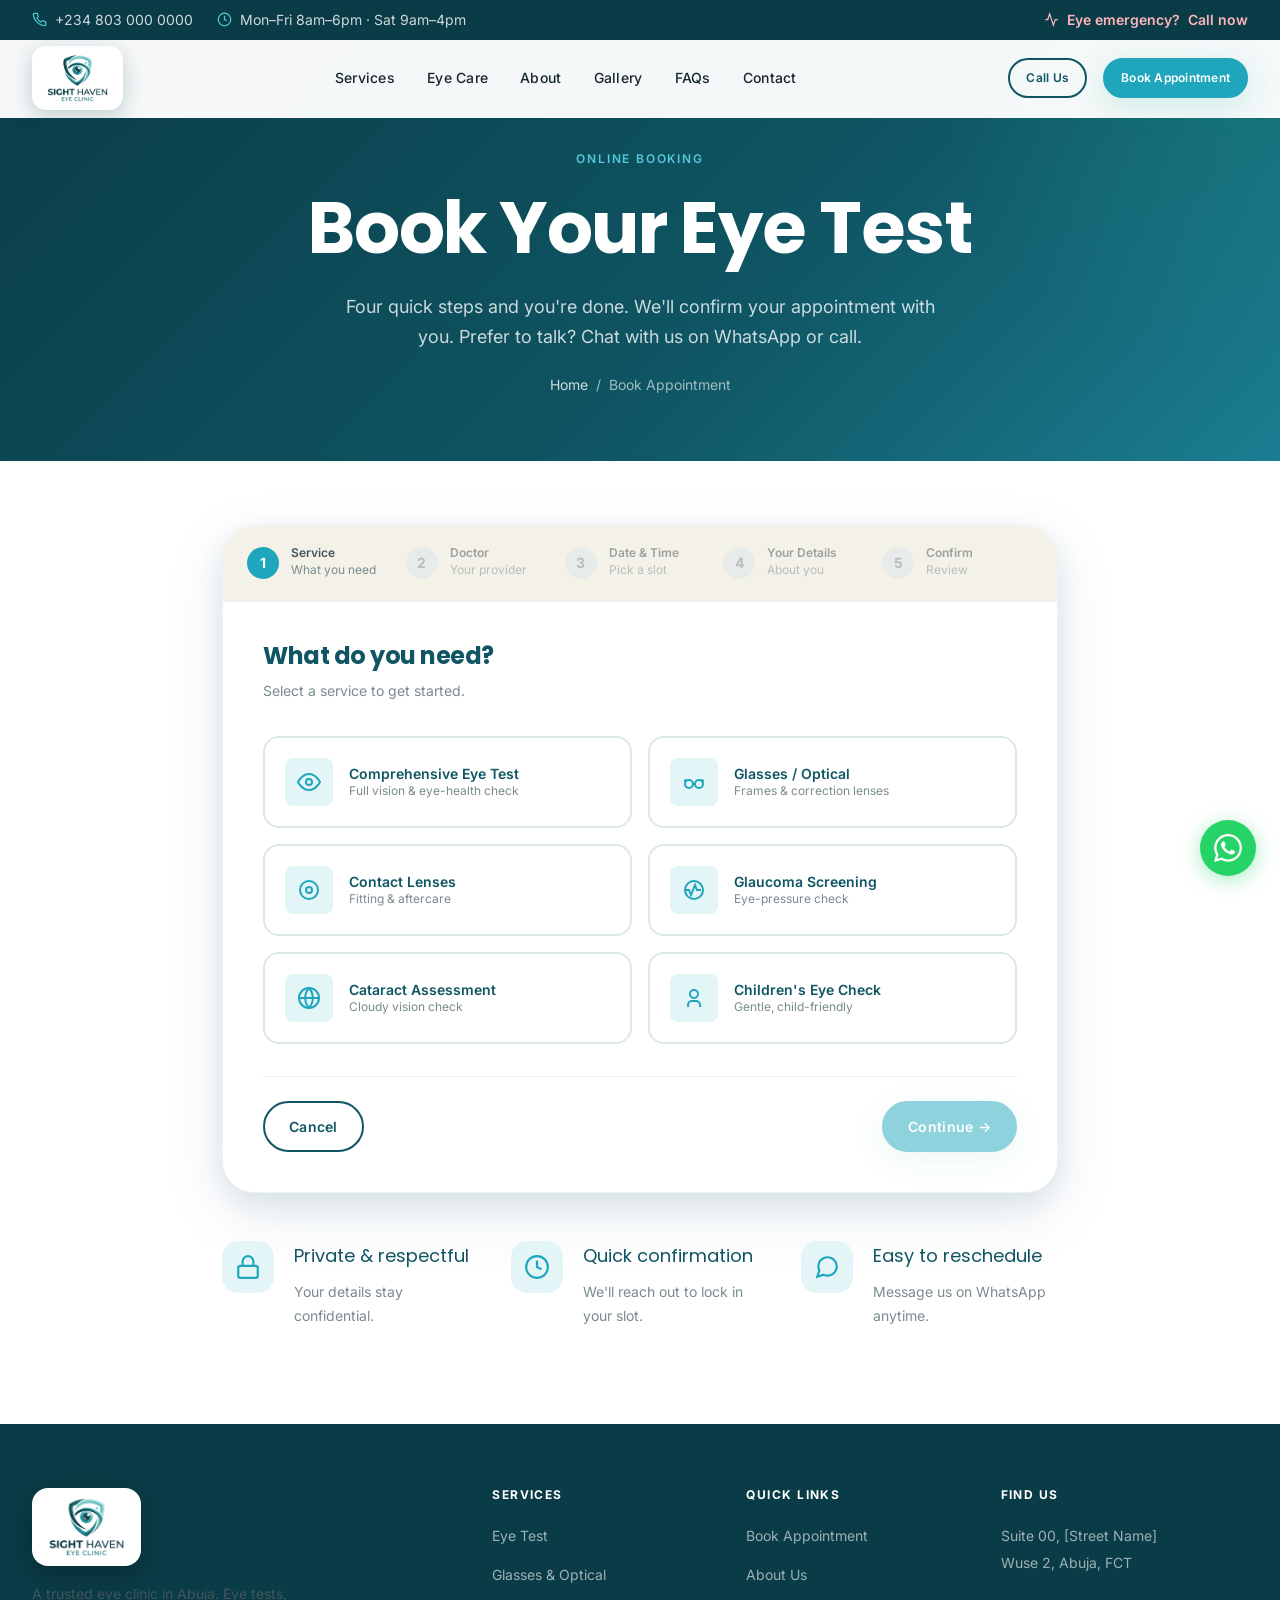
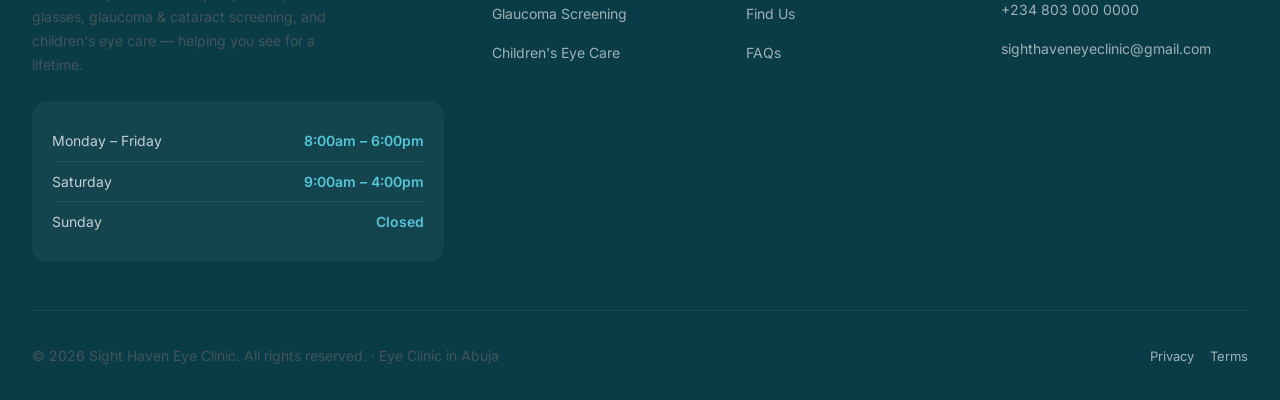
==== commit 021ebddb: "Crop logo to mark + wordmark with transparent background Tightly cropped the logo to just the eye-sh" ====
--- a/book-appointment.html
+++ b/book-appointment.html
@@ -6,7 +6,7 @@
   <title>Book an Eye Test — Sight Haven Eye Clinic | Eye Clinic in Abuja</title>
   <meta name="description" content="Book your eye test, glasses fitting, contact lens or glaucoma screening at Sight Haven Eye Clinic in Abuja. Quick online booking, or chat with us on WhatsApp." />
   <meta name="robots" content="index, follow" />
-  <link rel="icon" type="image/jpeg" href="assets/logo/sight-haven-logo.jpg" />
+  <link rel="icon" type="image/png" href="assets/logo/sight-haven-logo.png" />
   <meta name="theme-color" content="#0F5563" />
   <link rel="preconnect" href="https://fonts.googleapis.com" />
   <link rel="preconnect" href="https://fonts.gstatic.com" crossorigin />
@@ -31,7 +31,7 @@
   <!-- NAVIGATION -->
   <nav class="nav nav--scrolled" id="main-nav" data-transparent="false">
     <div class="nav__inner">
-      <a href="index.html" class="nav__logo" aria-label="Sight Haven Eye Clinic home"><img class="nav__logo-img" src="assets/logo/sight-haven-logo.jpg" alt="Sight Haven Eye Clinic logo" /></a>
+      <a href="index.html" class="nav__logo" aria-label="Sight Haven Eye Clinic home"><img class="nav__logo-img" src="assets/logo/sight-haven-logo.png" alt="Sight Haven Eye Clinic logo" /></a>
       <ul class="nav__links">
         <li><a href="index.html#services" class="nav__link">Services</a></li>
         <li><a href="index.html#eye-care" class="nav__link">Eye Care</a></li>
@@ -263,7 +263,7 @@
     <div class="container">
       <div class="footer__grid">
         <div class="footer__brand">
-          <a href="index.html" class="footer__logo"><img class="footer__logo-img" src="assets/logo/sight-haven-logo.jpg" alt="Sight Haven Eye Clinic logo" /></a>
+          <a href="index.html" class="footer__logo"><img class="footer__logo-img" src="assets/logo/sight-haven-logo.png" alt="Sight Haven Eye Clinic logo" /></a>
           <p class="footer__tagline">A trusted eye clinic in Abuja. Eye tests, glasses, glaucoma &amp; cataract screening, and children's eye care — helping you see for a lifetime.</p>
           <div class="footer__hours">
             <div class="footer__hours-row"><span>Monday – Friday</span><span>8:00am – 6:00pm</span></div>
--- a/css/style.css
+++ b/css/style.css
@@ -1696,7 +1696,7 @@
    24. RESPONSIVE — MOBILE (≤768px)
    -------------------------------------------------------------------------- */
 @media (max-width: 768px) {
-  :root { --nav-height: 64px; }
+  :root { --nav-height: 76px; }
 
   .container { padding-left: var(--space-5); padding-right: var(--space-5); }
 
@@ -1754,18 +1754,29 @@
 *, *::before, *::after { min-width: 0; }            /* let flex/grid items shrink */
 img, video, iframe, svg { max-width: 100%; }
 
-/* ---- Logo image (header + footer) --------------------------------------- */
+/* ---- Logo image (header + footer) — bold & high-contrast ---------------- */
 .nav__logo-img {
-  height: 46px; width: auto; display: block;
-  border-radius: 10px; background: #fff; padding: 4px 8px;
-  box-shadow: var(--shadow-sm);
-}
-.nav--transparent .nav__logo-img { background: rgba(255,255,255,0.92); }
+  height: 64px; width: auto; display: block;
+  border-radius: 14px; background: #fff; padding: 6px 12px;
+  box-shadow: 0 6px 20px rgba(10,60,71,0.22);
+  border: 1px solid rgba(255,255,255,0.9);
+  transition: transform var(--transition-base), box-shadow var(--transition-base);
+}
+.nav__logo:hover .nav__logo-img { transform: translateY(-1px); box-shadow: 0 10px 28px rgba(10,60,71,0.3); }
+/* On the transparent hero nav, ring it so it stands out against the photo/video */
+.nav--transparent .nav__logo-img {
+  background: #fff;
+  box-shadow: 0 8px 26px rgba(0,0,0,0.35), 0 0 0 1px rgba(255,255,255,0.6);
+}
 .footer__logo-img {
-  height: 54px; width: auto; display: block;
-  border-radius: 12px; background: #fff; padding: 6px 10px;
-}
-@media (max-width: 768px) { .nav__logo-img { height: 38px; } }
+  height: 78px; width: auto; display: block;
+  border-radius: 16px; background: #fff; padding: 8px 14px;
+  box-shadow: 0 8px 28px rgba(0,0,0,0.28);
+}
+@media (max-width: 768px) {
+  .nav__logo-img { height: 52px; padding: 5px 10px; }
+  .footer__logo-img { height: 64px; }
+}
 
 /* ---- Responsive split (replaces inline 2-col grids) --------------------- */
 .split {
